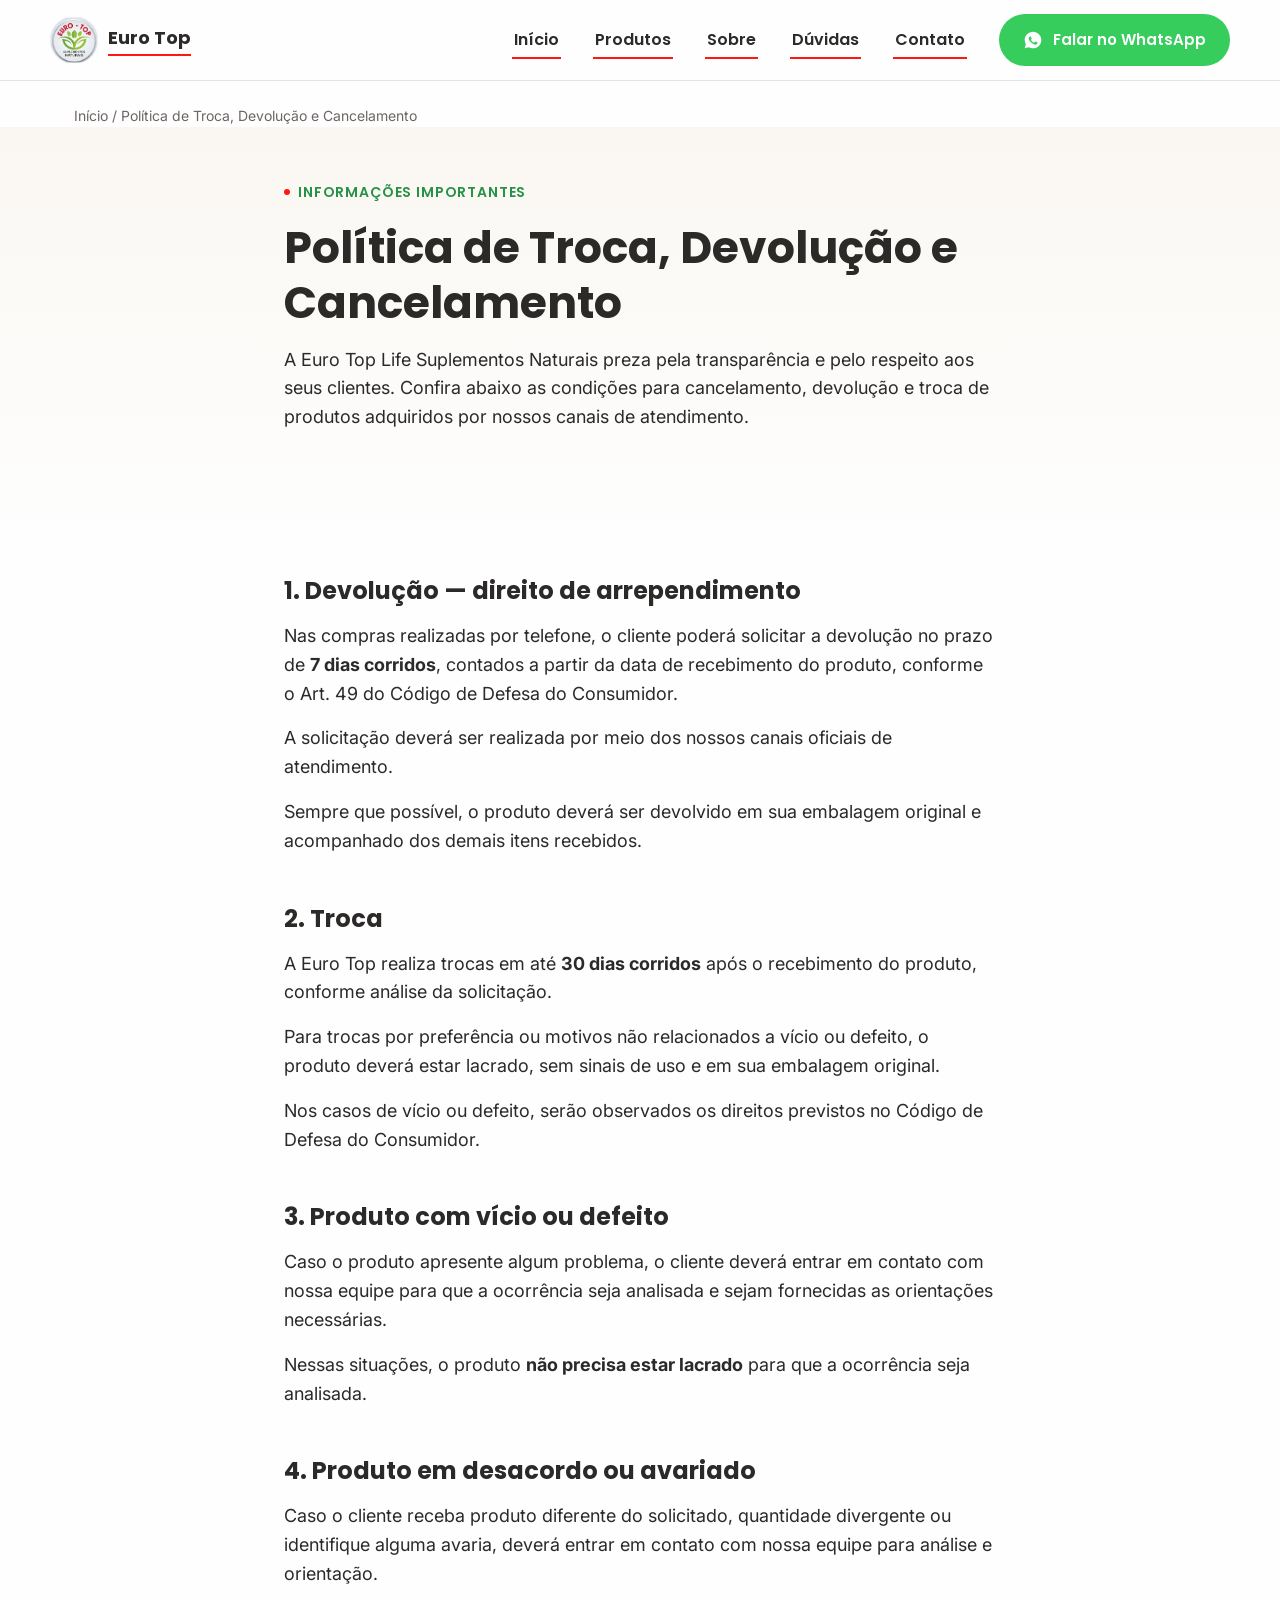
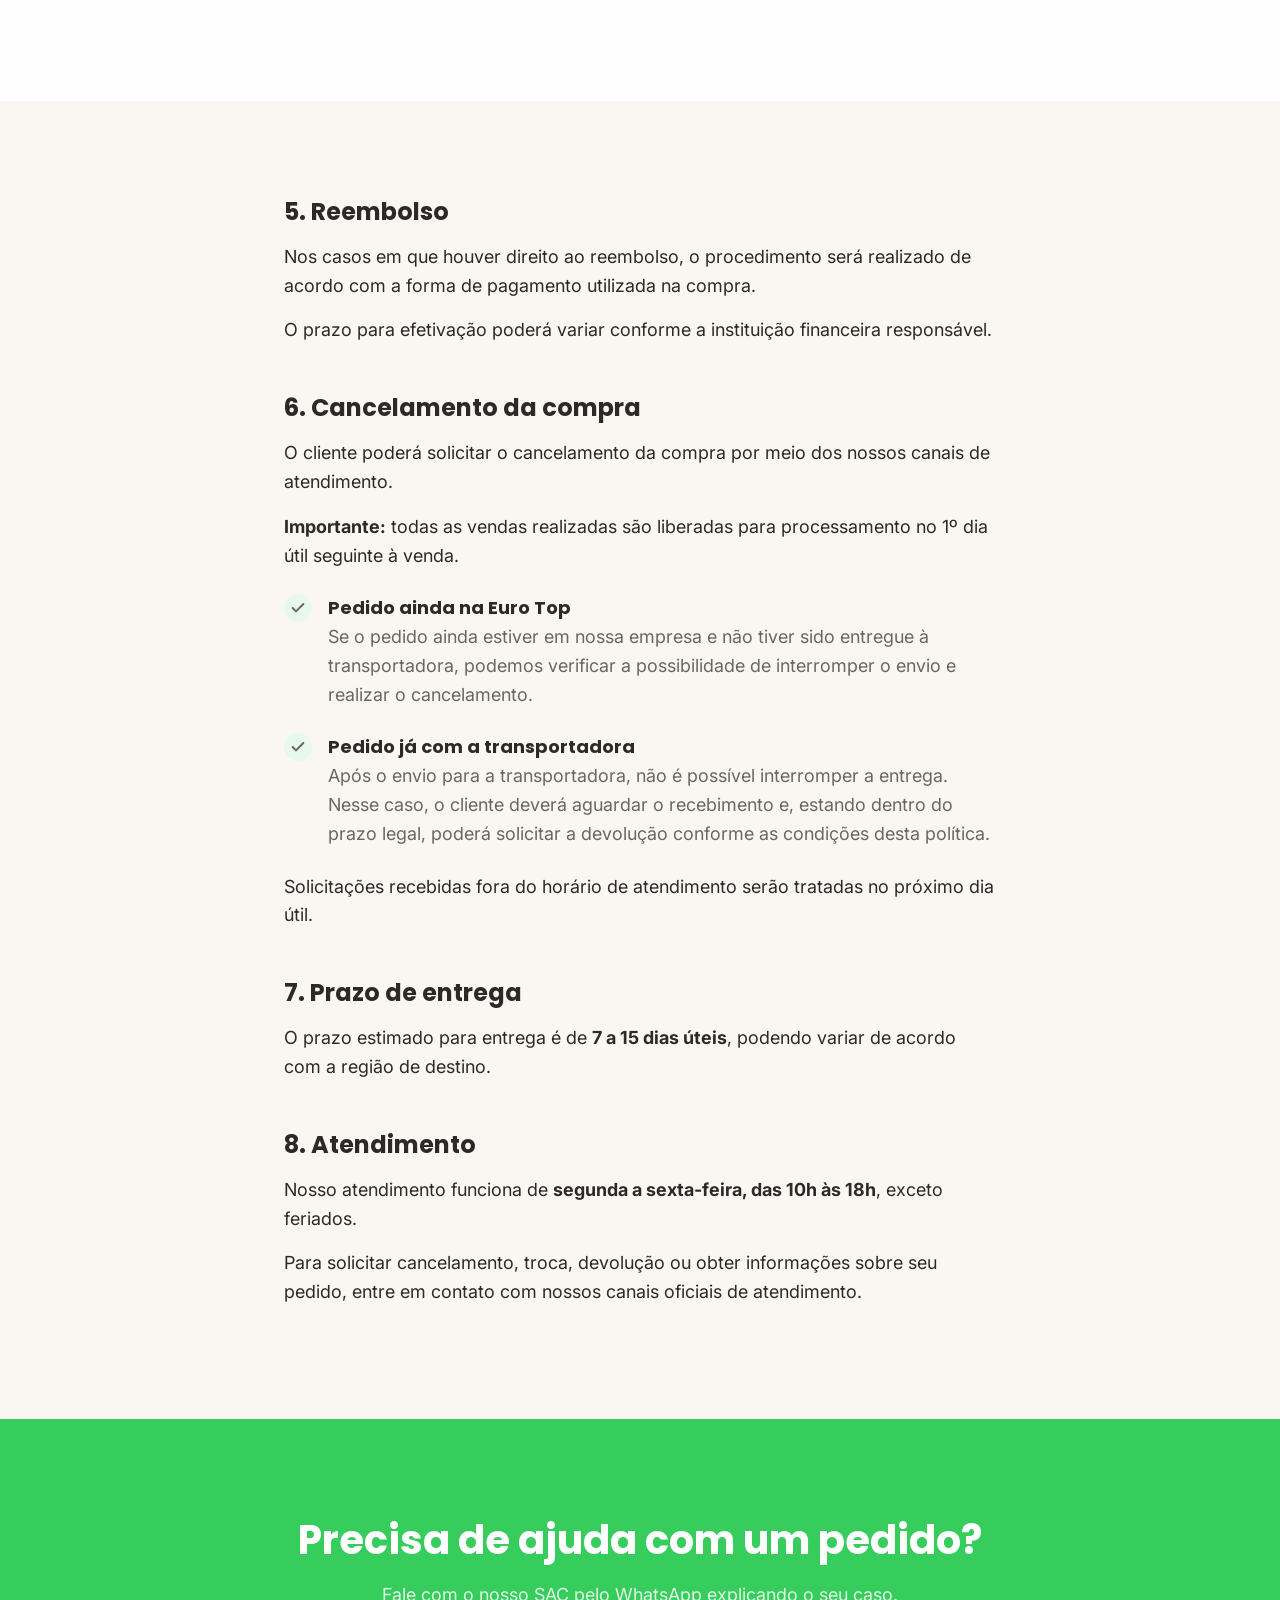
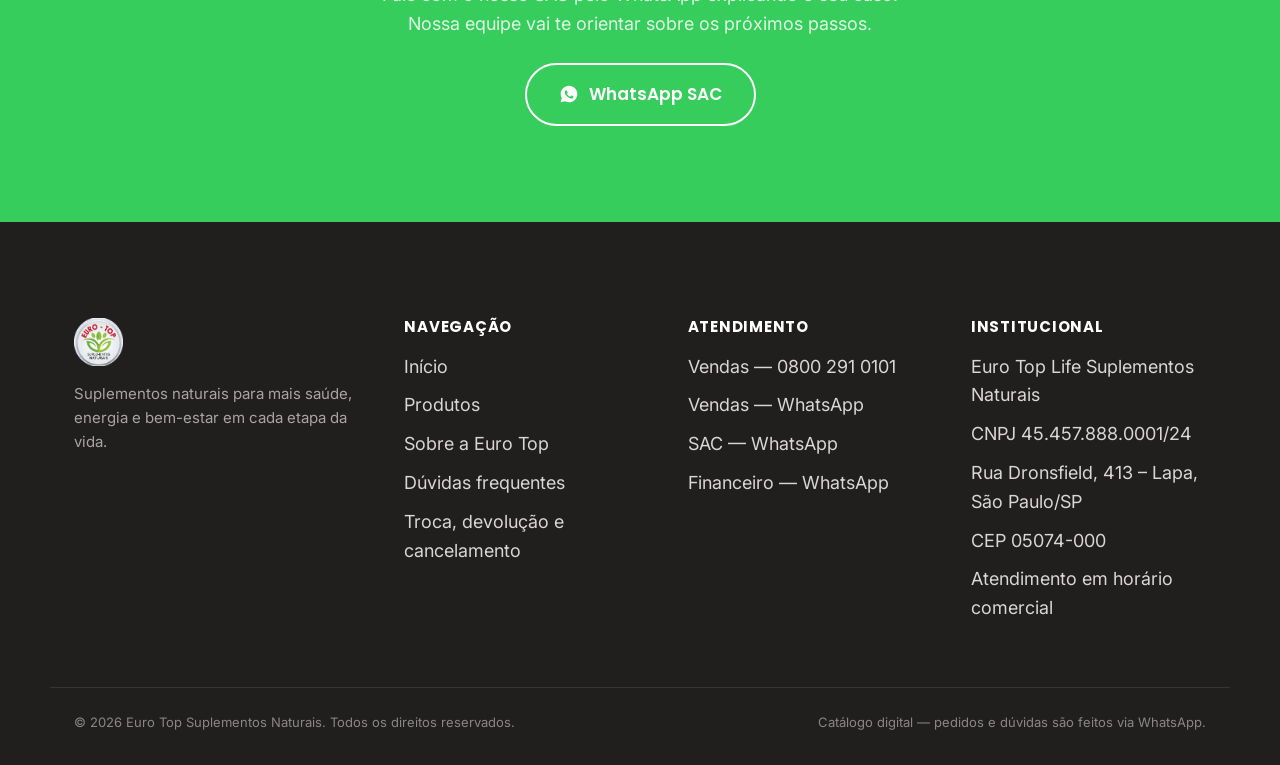
==== politica-de-troca-devolucao-cancelamento.html @ 09b79c61 "Adiciona pagina de Politica de Troca, Devolucao e Cancelamento Cria site/politica-de-troca-devolucao" ====
<!DOCTYPE html>
<html lang="pt-BR">
<head>
<meta charset="UTF-8">
<meta name="viewport" content="width=device-width, initial-scale=1.0">
<title>Política de Troca, Devolução e Cancelamento — Euro Top Suplementos Naturais</title>
<meta name="description" content="Confira as condições de troca, devolução, cancelamento e reembolso de produtos Euro Top, incluindo o direito de arrependimento previsto no Código de Defesa do Consumidor.">
<link rel="icon" type="image/png" href="assets/img/favicon-32.png">
<link rel="apple-touch-icon" href="assets/img/favicon-128.png">
<link rel="preconnect" href="https://fonts.googleapis.com">
<link rel="preconnect" href="https://fonts.gstatic.com" crossorigin>
<link href="https://fonts.googleapis.com/css2?family=Inter:wght@400;500;600;700&family=Poppins:wght@500;600;700&display=swap" rel="stylesheet">
<link rel="stylesheet" href="assets/css/style.css">
</head>
<body>

<header class="site-header">
  <div class="container site-header__bar">
    <a href="index.html" class="brand">
      <img src="assets/img/logo-euro-top-500.png" alt="Euro Top Suplementos Naturais">
      <span>Euro Top</span>
    </a>
    <nav class="main-nav">
      <ul class="main-nav__links">
        <li><a href="index.html">Início</a></li>
        <li><a href="produtos.html">Produtos</a></li>
        <li><a href="sobre.html">Sobre</a></li>
        <li><a href="index.html#faq">Dúvidas</a></li>
        <li><a href="index.html#contato">Contato</a></li>
      </ul>
      <a class="btn btn-primary btn-sm" href="https://wa.me/5511980456727?text=Ol%C3%A1!%20Vim%20pelo%20site%20da%20Euro%20Top%20e%20quero%20saber%20mais%20sobre%20os%20produtos." target="_blank" rel="noopener">
        <svg viewBox="0 0 24 24" fill="currentColor" aria-hidden="true"><path d="M12 2C6.48 2 2 6.48 2 12c0 1.85.5 3.58 1.36 5.07L2 22l5.06-1.33A9.94 9.94 0 0012 22c5.52 0 10-4.48 10-10S17.52 2 12 2zm5.2 14.2c-.22.62-1.28 1.18-1.77 1.24-.45.06-1 .08-1.62-.1-.37-.11-.85-.27-1.46-.53-2.57-1.11-4.25-3.7-4.38-3.87-.13-.17-1.05-1.4-1.05-2.67 0-1.27.67-1.9.9-2.16.23-.26.5-.32.67-.32.17 0 .34 0 .48.01.16.01.36-.06.56.43.22.53.73 1.83.8 1.96.07.13.11.29.02.46-.09.17-.14.27-.27.42-.13.15-.28.33-.4.44-.13.13-.27.27-.12.53.15.26.67 1.1 1.44 1.78.99.88 1.82 1.16 2.08 1.29.26.13.41.11.56-.06.15-.17.65-.75.82-1.01.17-.26.34-.21.56-.13.22.08 1.44.68 1.68.8.24.12.4.18.46.28.06.1.06.6-.16 1.22z"/></svg>
        Falar no WhatsApp
      </a>
    </nav>
    <button class="nav-toggle" aria-label="Abrir menu" aria-expanded="false">
      <span></span>
    </button>
  </div>
</header>

<main>

  <div class="container breadcrumbs">
    <a href="index.html">Início</a> / Política de Troca, Devolução e Cancelamento
  </div>

  <section class="hero" style="padding-top: var(--space-5);">
    <div class="container" style="max-width: 760px;">
      <span class="eyebrow">Informações importantes</span>
      <h1 style="font-size: clamp(28px, 4vw, 44px);">Política de Troca, Devolução e Cancelamento</h1>
      <p>A Euro Top Life Suplementos Naturais preza pela transparência e pelo respeito aos seus clientes. Confira abaixo as condições para cancelamento, devolução e troca de produtos adquiridos por nossos canais de atendimento.</p>
    </div>
  </section>

  <section class="section" style="padding-top: var(--space-4);">
    <div class="container" style="max-width: 760px;">

      <h2 style="font-size: 24px;">1. Devolução — direito de arrependimento</h2>
      <p>Nas compras realizadas por telefone, o cliente poderá solicitar a devolução no prazo de <strong>7 dias corridos</strong>, contados a partir da data de recebimento do produto, conforme o Art. 49 do Código de Defesa do Consumidor.</p>
      <p>A solicitação deverá ser realizada por meio dos nossos canais oficiais de atendimento.</p>
      <p>Sempre que possível, o produto deverá ser devolvido em sua embalagem original e acompanhado dos demais itens recebidos.</p>

      <h2 style="font-size: 24px; margin-top: var(--space-5);">2. Troca</h2>
      <p>A Euro Top realiza trocas em até <strong>30 dias corridos</strong> após o recebimento do produto, conforme análise da solicitação.</p>
      <p>Para trocas por preferência ou motivos não relacionados a vício ou defeito, o produto deverá estar lacrado, sem sinais de uso e em sua embalagem original.</p>
      <p>Nos casos de vício ou defeito, serão observados os direitos previstos no Código de Defesa do Consumidor.</p>

      <h2 style="font-size: 24px; margin-top: var(--space-5);">3. Produto com vício ou defeito</h2>
      <p>Caso o produto apresente algum problema, o cliente deverá entrar em contato com nossa equipe para que a ocorrência seja analisada e sejam fornecidas as orientações necessárias.</p>
      <p>Nessas situações, o produto <strong>não precisa estar lacrado</strong> para que a ocorrência seja analisada.</p>

      <h2 style="font-size: 24px; margin-top: var(--space-5);">4. Produto em desacordo ou avariado</h2>
      <p>Caso o cliente receba produto diferente do solicitado, quantidade divergente ou identifique alguma avaria, deverá entrar em contato com nossa equipe para análise e orientação.</p>

    </div>
  </section>

  <section class="section section--cream">
    <div class="container" style="max-width: 760px;">

      <h2 style="font-size: 24px;">5. Reembolso</h2>
      <p>Nos casos em que houver direito ao reembolso, o procedimento será realizado de acordo com a forma de pagamento utilizada na compra.</p>
      <p>O prazo para efetivação poderá variar conforme a instituição financeira responsável.</p>

      <h2 style="font-size: 24px; margin-top: var(--space-5);">6. Cancelamento da compra</h2>
      <p>O cliente poderá solicitar o cancelamento da compra por meio dos nossos canais de atendimento.</p>
      <p><strong>Importante:</strong> todas as vendas realizadas são liberadas para processamento no 1º dia útil seguinte à venda.</p>
      <ul class="checklist" style="margin: var(--space-3) 0;">
        <li>
          <span class="checklist__icon"><svg viewBox="0 0 24 24" fill="none" stroke="currentColor" stroke-width="3" stroke-linecap="round" stroke-linejoin="round"><polyline points="20 6 9 17 4 12"/></svg></span>
          <div><strong>Pedido ainda na Euro Top</strong><span>Se o pedido ainda estiver em nossa empresa e não tiver sido entregue à transportadora, podemos verificar a possibilidade de interromper o envio e realizar o cancelamento.</span></div>
        </li>
        <li>
          <span class="checklist__icon"><svg viewBox="0 0 24 24" fill="none" stroke="currentColor" stroke-width="3" stroke-linecap="round" stroke-linejoin="round"><polyline points="20 6 9 17 4 12"/></svg></span>
          <div><strong>Pedido já com a transportadora</strong><span>Após o envio para a transportadora, não é possível interromper a entrega. Nesse caso, o cliente deverá aguardar o recebimento e, estando dentro do prazo legal, poderá solicitar a devolução conforme as condições desta política.</span></div>
        </li>
      </ul>
      <p>Solicitações recebidas fora do horário de atendimento serão tratadas no próximo dia útil.</p>

      <h2 style="font-size: 24px; margin-top: var(--space-5);">7. Prazo de entrega</h2>
      <p>O prazo estimado para entrega é de <strong>7 a 15 dias úteis</strong>, podendo variar de acordo com a região de destino.</p>

      <h2 style="font-size: 24px; margin-top: var(--space-5);">8. Atendimento</h2>
      <p>Nosso atendimento funciona de <strong>segunda a sexta-feira, das 10h às 18h</strong>, exceto feriados.</p>
      <p>Para solicitar cancelamento, troca, devolução ou obter informações sobre seu pedido, entre em contato com nossos canais oficiais de atendimento.</p>

    </div>
  </section>

  <section class="section section--primary">
    <div class="container" style="text-align:center;">
      <h2>Precisa de ajuda com um pedido?</h2>
      <p style="color: rgba(254,254,254,0.85); max-width:520px; margin: 0 auto var(--space-3);">Fale com o nosso SAC pelo WhatsApp explicando o seu caso. Nossa equipe vai te orientar sobre os próximos passos.</p>
      <div style="display:flex; gap:16px; justify-content:center; flex-wrap:wrap;">
        <a class="btn btn-outline" href="https://wa.me/5511960427353?text=Ol%C3%A1!%20Preciso%20de%20ajuda%20com%20troca%2C%20devolu%C3%A7%C3%A3o%20ou%20cancelamento." target="_blank" rel="noopener">
          <svg viewBox="0 0 24 24" fill="currentColor" aria-hidden="true"><path d="M12 2C6.48 2 2 6.48 2 12c0 1.85.5 3.58 1.36 5.07L2 22l5.06-1.33A9.94 9.94 0 0012 22c5.52 0 10-4.48 10-10S17.52 2 12 2zm5.2 14.2c-.22.62-1.28 1.18-1.77 1.24-.45.06-1 .08-1.62-.1-.37-.11-.85-.27-1.46-.53-2.57-1.11-4.25-3.7-4.38-3.87-.13-.17-1.05-1.4-1.05-2.67 0-1.27.67-1.9.9-2.16.23-.26.5-.32.67-.32.17 0 .34 0 .48.01.16.01.36-.06.56.43.22.53.73 1.83.8 1.96.07.13.11.29.02.46-.09.17-.14.27-.27.42-.13.15-.28.33-.4.44-.13.13-.27.27-.12.53.15.26.67 1.1 1.44 1.78.99.88 1.82 1.16 2.08 1.29.26.13.41.11.56-.06.15-.17.65-.75.82-1.01.17-.26.34-.21.56-.13.22.08 1.44.68 1.68.8.24.12.4.18.46.28.06.1.06.6-.16 1.22z"/></svg>
          WhatsApp SAC
        </a>
      </div>
    </div>
  </section>

</main>

<footer class="site-footer">
  <div class="container footer-grid">
    <div class="footer-brand">
      <img src="assets/img/logo-euro-top-500.png" alt="Euro Top Suplementos Naturais">
      <p>Suplementos naturais para mais saúde, energia e bem-estar em cada etapa da vida.</p>
    </div>
    <div class="footer-col">
      <h4>Navegação</h4>
      <ul>
        <li><a href="index.html">Início</a></li>
        <li><a href="produtos.html">Produtos</a></li>
        <li><a href="sobre.html">Sobre a Euro Top</a></li>
        <li><a href="index.html#faq">Dúvidas frequentes</a></li>
        <li><a href="politica-de-troca-devolucao-cancelamento.html">Troca, devolução e cancelamento</a></li>
      </ul>
    </div>
    <div class="footer-col">
      <h4>Atendimento</h4>
      <ul>
        <li><a href="tel:08002910101">Vendas — 0800 291 0101</a></li>
        <li><a href="https://wa.me/5511980456727" target="_blank" rel="noopener">Vendas — WhatsApp</a></li>
        <li><a href="https://wa.me/5511960427353" target="_blank" rel="noopener">SAC — WhatsApp</a></li>
        <li><a href="https://wa.me/5511981735927" target="_blank" rel="noopener">Financeiro — WhatsApp</a></li>
      </ul>
    </div>
    <div class="footer-col">
      <h4>Institucional</h4>
      <ul>
        <li>Euro Top Life Suplementos Naturais</li>
        <li>CNPJ 45.457.888.0001/24</li>
        <li>Rua Dronsfield, 413 – Lapa, São Paulo/SP</li>
        <li>CEP 05074-000</li>
        <li>Atendimento em horário comercial</li>
      </ul>
    </div>
  </div>
  <div class="container footer-bottom">
    <span>© 2026 Euro Top Suplementos Naturais. Todos os direitos reservados.</span>
    <span>Catálogo digital — pedidos e dúvidas são feitos via WhatsApp.</span>
  </div>
</footer>

<a class="whatsapp-float" href="https://wa.me/5511980456727?text=Ol%C3%A1!%20Vim%20pelo%20site%20da%20Euro%20Top%20e%20quero%20saber%20mais%20sobre%20os%20produtos." target="_blank" rel="noopener" aria-label="Falar no WhatsApp">
  <svg viewBox="0 0 24 24" fill="currentColor" aria-hidden="true"><path d="M12 2C6.48 2 2 6.48 2 12c0 1.85.5 3.58 1.36 5.07L2 22l5.06-1.33A9.94 9.94 0 0012 22c5.52 0 10-4.48 10-10S17.52 2 12 2zm5.2 14.2c-.22.62-1.28 1.18-1.77 1.24-.45.06-1 .08-1.62-.1-.37-.11-.85-.27-1.46-.53-2.57-1.11-4.25-3.7-4.38-3.87-.13-.17-1.05-1.4-1.05-2.67 0-1.27.67-1.9.9-2.16.23-.26.5-.32.67-.32.17 0 .34 0 .48.01.16.01.36-.06.56.43.22.53.73 1.83.8 1.96.07.13.11.29.02.46-.09.17-.14.27-.27.42-.13.15-.28.33-.4.44-.13.13-.27.27-.12.53.15.26.67 1.1 1.44 1.78.99.88 1.82 1.16 2.08 1.29.26.13.41.11.56-.06.15-.17.65-.75.82-1.01.17-.26.34-.21.56-.13.22.08 1.44.68 1.68.8.24.12.4.18.46.28.06.1.06.6-.16 1.22z"/></svg>
</a>

<script src="assets/js/main.js"></script>
</body>
</html>
---- assets/css/style.css ----
/* ============================================================
   Euro Top — Sistema de design
   Baseado em specs/design.md — paleta oficial, tipografia
   legível (público 50+), espaçamento generoso, cards e
   botões em estilo pílula.
   ============================================================ */

:root {
  /* Paleta oficial (specs/design.md) */
  --color-primary: #36cd5d;
  --color-primary-dark: #279247;
  --color-primary-light: #e7f9ec;
  --color-accent: #ff1810;
  --color-gray: #827c7d;
  --color-gray-light: #e5e2e1;
  --color-white: #fefefe;
  --color-cream: #faf7f2;

  /* Texto */
  --color-text: #2c2a29;
  --color-text-secondary: #6b6564;
  --color-on-primary: #fefefe;

  /* Tipografia */
  --font-heading: "Poppins", "Segoe UI", Arial, sans-serif;
  --font-body: "Inter", "Segoe UI", Arial, sans-serif;
  --fs-base: 18px;
  --lh-base: 1.6;

  /* Espaçamento (escala de 8px) */
  --space-1: 8px;
  --space-2: 16px;
  --space-3: 24px;
  --space-4: 32px;
  --space-5: 48px;
  --space-6: 64px;
  --space-7: 96px;
  --space-8: 120px;

  /* Bordas e sombra */
  --radius-card: 20px;
  --radius-pill: 999px;
  --shadow-card: 0 10px 30px rgba(44, 42, 41, 0.08);
  --shadow-card-hover: 0 16px 40px rgba(44, 42, 41, 0.14);

  --container-width: 1180px;
}

/* ---------- Reset básico ---------- */
*,
*::before,
*::after {
  box-sizing: border-box;
}

html {
  scroll-behavior: smooth;
}

body {
  margin: 0;
  font-family: var(--font-body);
  font-size: var(--fs-base);
  line-height: var(--lh-base);
  color: var(--color-text);
  background: var(--color-white);
  -webkit-font-smoothing: antialiased;
}

img {
  max-width: 100%;
  display: block;
}

a {
  color: inherit;
  text-decoration: none;
}

ul,
ol {
  margin: 0;
  padding: 0;
  list-style: none;
}

h1,
h2,
h3,
h4 {
  font-family: var(--font-heading);
  font-weight: 700;
  line-height: 1.25;
  margin: 0 0 var(--space-2);
  color: var(--color-text);
}

h1 {
  font-size: clamp(32px, 5vw, 56px);
}

h2 {
  font-size: clamp(26px, 3.4vw, 40px);
}

h3 {
  font-size: clamp(20px, 2.4vw, 24px);
}

p {
  margin: 0 0 var(--space-2);
}

button {
  font-family: inherit;
  cursor: pointer;
}

@media (prefers-reduced-motion: reduce) {
  html {
    scroll-behavior: auto;
  }
  * {
    animation-duration: 0.001ms !important;
    animation-iteration-count: 1 !important;
    transition-duration: 0.001ms !important;
    scroll-behavior: auto !important;
  }
}

/* ---------- Layout utilitário ---------- */
.container {
  width: 100%;
  max-width: var(--container-width);
  margin: 0 auto;
  padding: 0 var(--space-3);
}

.section {
  padding: var(--space-7) 0;
}

.section--cream {
  background: var(--color-cream);
}

.section--primary {
  background: var(--color-primary);
  color: var(--color-on-primary);
}

.section--primary h2,
.section--primary h3 {
  color: var(--color-on-primary);
}

.section-head {
  max-width: 680px;
  margin: 0 auto var(--space-6);
  text-align: center;
}

.section-head p {
  color: var(--color-text-secondary);
  font-size: 1.05em;
}

.eyebrow {
  display: inline-flex;
  align-items: center;
  gap: 8px;
  font-family: var(--font-heading);
  font-weight: 600;
  font-size: 14px;
  letter-spacing: 0.06em;
  text-transform: uppercase;
  color: var(--color-primary-dark);
  margin-bottom: var(--space-2);
}

.eyebrow::before {
  content: "";
  width: 6px;
  height: 6px;
  border-radius: 50%;
  background: var(--color-accent);
  flex-shrink: 0;
}

/* Só aplica o estado inicial "invisível" quando JS está ativo
   (classe .js adicionada por assets/js/main.js). Sem JS, o
   conteúdo aparece normalmente — nunca fica escondido. */
.js .reveal {
  opacity: 0;
  transform: translateY(16px);
  transition: opacity 0.6s ease, transform 0.6s ease;
}

.js .reveal.is-visible {
  opacity: 1;
  transform: none;
}

/* ---------- Botões ---------- */
.btn {
  display: inline-flex;
  align-items: center;
  justify-content: center;
  gap: 10px;
  padding: 16px 32px;
  border-radius: var(--radius-pill);
  font-family: var(--font-heading);
  font-weight: 600;
  font-size: 17px;
  border: 2px solid transparent;
  min-height: 44px;
  transition: background-color 0.2s ease, color 0.2s ease, border-color 0.2s ease, transform 0.15s ease;
  white-space: nowrap;
}

.btn svg {
  width: 20px;
  height: 20px;
  flex-shrink: 0;
}

.btn-primary {
  background: var(--color-primary);
  color: var(--color-on-primary);
}

.btn-primary:hover {
  background: var(--color-primary-dark);
}

.btn-outline {
  background: transparent;
  border-color: var(--color-white);
  color: var(--color-white);
}

.btn-outline:hover {
  background: rgba(254, 254, 254, 0.15);
}

.btn-outline--dark {
  border-color: var(--color-gray);
  color: var(--color-text);
}

.btn-outline--dark:hover {
  background: var(--color-gray-light);
}

.btn-block {
  width: 100%;
}

.btn-sm {
  padding: 12px 22px;
  font-size: 15px;
}

/* ---------- Header ---------- */
.site-header {
  position: sticky;
  top: 0;
  z-index: 100;
  background: rgba(254, 254, 254, 0.96);
  backdrop-filter: blur(6px);
  border-bottom: 1px solid var(--color-gray-light);
}

.site-header__bar {
  display: flex;
  align-items: center;
  justify-content: space-between;
  gap: var(--space-3);
  padding: 14px 0;
}

.brand {
  display: flex;
  align-items: center;
  gap: 10px;
  font-family: var(--font-heading);
  font-weight: 700;
  font-size: 18px;
}

.brand span {
  border-bottom: 2px solid var(--color-accent);
  padding-bottom: 2px;
}

.brand img {
  height: 48px;
  width: 48px;
  object-fit: contain;
}

.main-nav {
  display: flex;
  align-items: center;
  gap: var(--space-4);
}

.main-nav__links {
  display: flex;
  gap: var(--space-4);
  font-family: var(--font-heading);
  font-weight: 600;
  font-size: 16px;
}

.main-nav__links a {
  padding: 6px 2px;
  border-bottom: 2px solid var(--color-accent);
}

.main-nav__links a:hover,
.main-nav__links a[aria-current="page"] {
  border-bottom-color: var(--color-primary);
  color: var(--color-primary-dark);
}

.nav-toggle {
  display: none;
  background: none;
  border: none;
  padding: 8px;
  min-width: 44px;
  min-height: 44px;
}

.nav-toggle span,
.nav-toggle span::before,
.nav-toggle span::after {
  content: "";
  display: block;
  width: 26px;
  height: 3px;
  background: var(--color-text);
  border-radius: 2px;
  position: relative;
  transition: transform 0.2s ease;
}

.nav-toggle span::before {
  position: absolute;
  top: -8px;
}

.nav-toggle span::after {
  position: absolute;
  top: 8px;
}

/* ---------- Hero ---------- */
.hero {
  padding: var(--space-7) 0;
  background: linear-gradient(180deg, var(--color-cream) 0%, var(--color-white) 100%);
}

.hero__grid {
  display: grid;
  grid-template-columns: 1.1fr 0.9fr;
  gap: var(--space-6);
  align-items: center;
}

.hero__actions {
  display: flex;
  gap: var(--space-2);
  flex-wrap: wrap;
  margin-top: var(--space-4);
}

.hero__art {
  background: var(--color-white);
  border-radius: var(--radius-card);
  box-shadow: var(--shadow-card);
  padding: var(--space-4);
}

.hero__art img {
  border-radius: calc(var(--radius-card) - 8px);
  width: 100%;
}

.hero__art-grid {
  display: grid;
  grid-template-columns: 1fr 1fr;
  gap: 12px;
}

.hero__art-grid img {
  border-radius: calc(var(--radius-card) - 8px);
  aspect-ratio: 1 / 1;
  object-fit: cover;
  width: 100%;
}

.hero__badges {
  display: flex;
  gap: var(--space-4);
  margin-top: var(--space-5);
  flex-wrap: wrap;
}

.hero__badge {
  display: flex;
  align-items: center;
  gap: 10px;
  font-family: var(--font-heading);
  font-weight: 600;
  font-size: 15px;
  color: var(--color-text-secondary);
}

.hero__badge svg {
  width: 22px;
  height: 22px;
  color: var(--color-primary);
  flex-shrink: 0;
}

/* ---------- Benefícios / ícones ---------- */
.benefits-grid {
  display: grid;
  grid-template-columns: repeat(4, 1fr);
  gap: var(--space-4);
}

.benefit-card {
  background: var(--color-white);
  border-radius: var(--radius-card);
  padding: var(--space-4);
  text-align: center;
  box-shadow: var(--shadow-card);
}

.benefit-card__icon {
  width: 56px;
  height: 56px;
  border-radius: 50%;
  background: var(--color-primary-light);
  color: var(--color-primary-dark);
  display: flex;
  align-items: center;
  justify-content: center;
  margin: 0 auto var(--space-2);
}

.benefit-card__icon svg {
  width: 28px;
  height: 28px;
}

.benefit-card h3 {
  font-size: 18px;
  margin-bottom: 6px;
}

.benefit-card p {
  color: var(--color-text-secondary);
  font-size: 16px;
  margin: 0;
}

.checklist {
  display: flex;
  flex-direction: column;
  gap: var(--space-3);
}

.checklist li {
  display: flex;
  gap: var(--space-2);
  align-items: flex-start;
}

.checklist__icon {
  flex-shrink: 0;
  width: 28px;
  height: 28px;
  border-radius: 50%;
  background: var(--color-primary-light);
  color: var(--color-primary-dark);
  display: flex;
  align-items: center;
  justify-content: center;
}

.checklist__icon svg {
  width: 16px;
  height: 16px;
}

.checklist strong {
  display: block;
  font-family: var(--font-heading);
}

.checklist span {
  color: var(--color-text-secondary);
}

/* ---------- Cards de produto ---------- */
.product-grid {
  display: grid;
  grid-template-columns: repeat(4, 1fr);
  gap: var(--space-4);
}

.product-card {
  background: var(--color-white);
  border-radius: var(--radius-card);
  box-shadow: var(--shadow-card);
  overflow: hidden;
  display: flex;
  flex-direction: column;
  transition: box-shadow 0.2s ease, transform 0.2s ease;
}

.product-card:hover {
  box-shadow: var(--shadow-card-hover);
  transform: translateY(-4px);
}

.product-card__img {
  aspect-ratio: 1 / 1;
  background: var(--color-cream);
  overflow: hidden;
}

.product-card__img img {
  width: 100%;
  height: 100%;
  object-fit: cover;
}

.product-card__body {
  padding: var(--space-3);
  display: flex;
  flex-direction: column;
  gap: 6px;
  flex-grow: 1;
}

.product-card__body h3 {
  margin: 0;
  font-size: 19px;
}

.product-card__body p {
  color: var(--color-text-secondary);
  font-size: 15px;
  margin: 0 0 var(--space-2);
  flex-grow: 1;
}

.product-card__cta {
  align-self: flex-start;
}

/* ---------- FAQ ---------- */
.faq {
  max-width: 760px;
  margin: 0 auto;
}

.faq-item {
  border-bottom: 1px solid var(--color-gray-light);
}

.faq-item__question {
  width: 100%;
  background: none;
  border: none;
  display: flex;
  align-items: center;
  justify-content: space-between;
  gap: var(--space-2);
  padding: 22px 4px;
  font-family: var(--font-heading);
  font-weight: 600;
  font-size: 18px;
  text-align: left;
  color: var(--color-text);
  min-height: 44px;
}

.faq-item__icon {
  flex-shrink: 0;
  width: 32px;
  height: 32px;
  border-radius: 50%;
  background: var(--color-primary-light);
  color: var(--color-primary-dark);
  display: flex;
  align-items: center;
  justify-content: center;
  transition: transform 0.2s ease;
}

.faq-item[open] .faq-item__icon {
  transform: rotate(45deg);
}

.faq-item__answer {
  padding: 0 4px var(--space-3);
  color: var(--color-text-secondary);
}

/* ---------- Contato ---------- */
.contact-grid {
  display: grid;
  grid-template-columns: repeat(3, 1fr);
  gap: var(--space-4);
}

.contact-card {
  background: var(--color-white);
  border-radius: var(--radius-card);
  padding: var(--space-4);
  box-shadow: var(--shadow-card);
  text-align: center;
}

.contact-card__icon {
  width: 56px;
  height: 56px;
  border-radius: 50%;
  background: var(--color-primary-light);
  color: var(--color-primary-dark);
  display: flex;
  align-items: center;
  justify-content: center;
  margin: 0 auto var(--space-2);
}

.contact-card__icon svg {
  width: 26px;
  height: 26px;
}

.contact-card p {
  color: var(--color-text-secondary);
  margin-bottom: var(--space-3);
}

/* ---------- Autoridade / prova ---------- */
.authority {
  display: grid;
  grid-template-columns: 0.8fr 1.2fr;
  gap: var(--space-6);
  align-items: center;
  background: var(--color-cream);
  border-radius: var(--radius-card);
  padding: var(--space-5);
}

.authority__quote {
  font-size: 22px;
  font-family: var(--font-heading);
  font-weight: 500;
  line-height: 1.5;
  margin-bottom: var(--space-3);
}

.authority__art {
  aspect-ratio: 16 / 9;
  border-radius: var(--radius-card);
  overflow: hidden;
  background: var(--color-gray-light);
}

.authority__art img {
  width: 100%;
  height: 100%;
  object-fit: cover;
}

/* ---------- Página de produto ---------- */
.product-hero {
  display: grid;
  grid-template-columns: 0.9fr 1.1fr;
  gap: var(--space-6);
  align-items: center;
  padding: var(--space-7) 0;
}

.product-hero__art {
  background: var(--color-cream);
  border-radius: var(--radius-card);
  padding: var(--space-4);
}

.product-hero__art img {
  border-radius: calc(var(--radius-card) - 8px);
}

.product-hero__meta {
  display: flex;
  gap: var(--space-2);
  flex-wrap: wrap;
  margin: var(--space-3) 0 var(--space-4);
}

.tag {
  display: inline-flex;
  align-items: center;
  padding: 6px 16px;
  border-radius: var(--radius-pill);
  background: var(--color-primary-light);
  color: var(--color-primary-dark);
  font-family: var(--font-heading);
  font-weight: 600;
  font-size: 14px;
}

.product-hero__actions {
  display: flex;
  gap: var(--space-2);
  flex-wrap: wrap;
}

.placeholder-note {
  display: inline-block;
  margin-top: var(--space-2);
  font-size: 14px;
  color: var(--color-gray);
  font-style: italic;
}

.breadcrumbs {
  font-size: 14px;
  color: var(--color-text-secondary);
  padding-top: var(--space-3);
}

.breadcrumbs a:hover {
  color: var(--color-primary-dark);
}

/* ---------- Página Sobre ---------- */
.values-grid {
  display: grid;
  grid-template-columns: repeat(3, 1fr);
  gap: var(--space-4);
}

/* ---------- Footer ---------- */
.site-footer {
  background: #211f1e;
  color: #d9d6d5;
  padding: var(--space-7) 0 var(--space-4);
}

.footer-grid {
  display: grid;
  grid-template-columns: 1.2fr 1fr 1fr 1fr;
  gap: var(--space-5);
  padding-bottom: var(--space-6);
  border-bottom: 1px solid rgba(255, 255, 255, 0.1);
}

.footer-brand img {
  height: 48px;
  margin-bottom: var(--space-2);
}

.footer-brand p {
  color: #a8a4a3;
  font-size: 15px;
}

.footer-col h4 {
  color: var(--color-white);
  font-size: 15px;
  text-transform: uppercase;
  letter-spacing: 0.05em;
  margin-bottom: var(--space-2);
}

.footer-col ul {
  display: flex;
  flex-direction: column;
  gap: 10px;
}

.footer-col a:hover {
  color: var(--color-primary);
}

.footer-bottom {
  padding-top: var(--space-3);
  display: flex;
  flex-wrap: wrap;
  justify-content: space-between;
  gap: var(--space-2);
  font-size: 13px;
  color: #8a8685;
}

/* ---------- Botão flutuante WhatsApp (mobile) ---------- */
.whatsapp-float {
  position: fixed;
  right: var(--space-2);
  bottom: var(--space-2);
  z-index: 200;
  width: 60px;
  height: 60px;
  border-radius: 50%;
  background: var(--color-primary);
  color: var(--color-on-primary);
  display: none;
  align-items: center;
  justify-content: center;
  box-shadow: 0 8px 20px rgba(0, 0, 0, 0.25);
}

.whatsapp-float svg {
  width: 30px;
  height: 30px;
}

/* ---------- Responsivo ---------- */
@media (max-width: 960px) {
  .hero__grid,
  .product-hero,
  .authority {
    grid-template-columns: 1fr;
  }

  .product-hero__art {
    order: -1;
  }

  .benefits-grid,
  .product-grid {
    grid-template-columns: repeat(2, 1fr);
  }

  .contact-grid,
  .values-grid {
    grid-template-columns: 1fr;
  }

  .footer-grid {
    grid-template-columns: 1fr 1fr;
  }
}

@media (max-width: 720px) {
  :root {
    --space-7: 56px;
    --space-8: 72px;
  }

  .main-nav__links,
  .main-nav .btn {
    display: none;
  }

  .nav-toggle {
    display: block;
  }

  .site-header.is-open .main-nav {
    flex-direction: column;
    align-items: stretch;
    position: absolute;
    top: 100%;
    left: 0;
    right: 0;
    background: var(--color-white);
    padding: var(--space-3);
    border-bottom: 1px solid var(--color-gray-light);
  }

  .site-header.is-open .main-nav__links {
    display: flex;
    flex-direction: column;
    gap: var(--space-2);
  }

  .site-header.is-open .main-nav .btn {
    display: inline-flex;
    margin-top: var(--space-2);
  }

  .benefits-grid,
  .product-grid {
    grid-template-columns: 1fr 1fr;
  }

  .footer-grid {
    grid-template-columns: 1fr;
  }

  .whatsapp-float {
    display: flex;
  }
}

@media (max-width: 480px) {
  .benefits-grid,
  .product-grid {
    grid-template-columns: 1fr;
  }
}
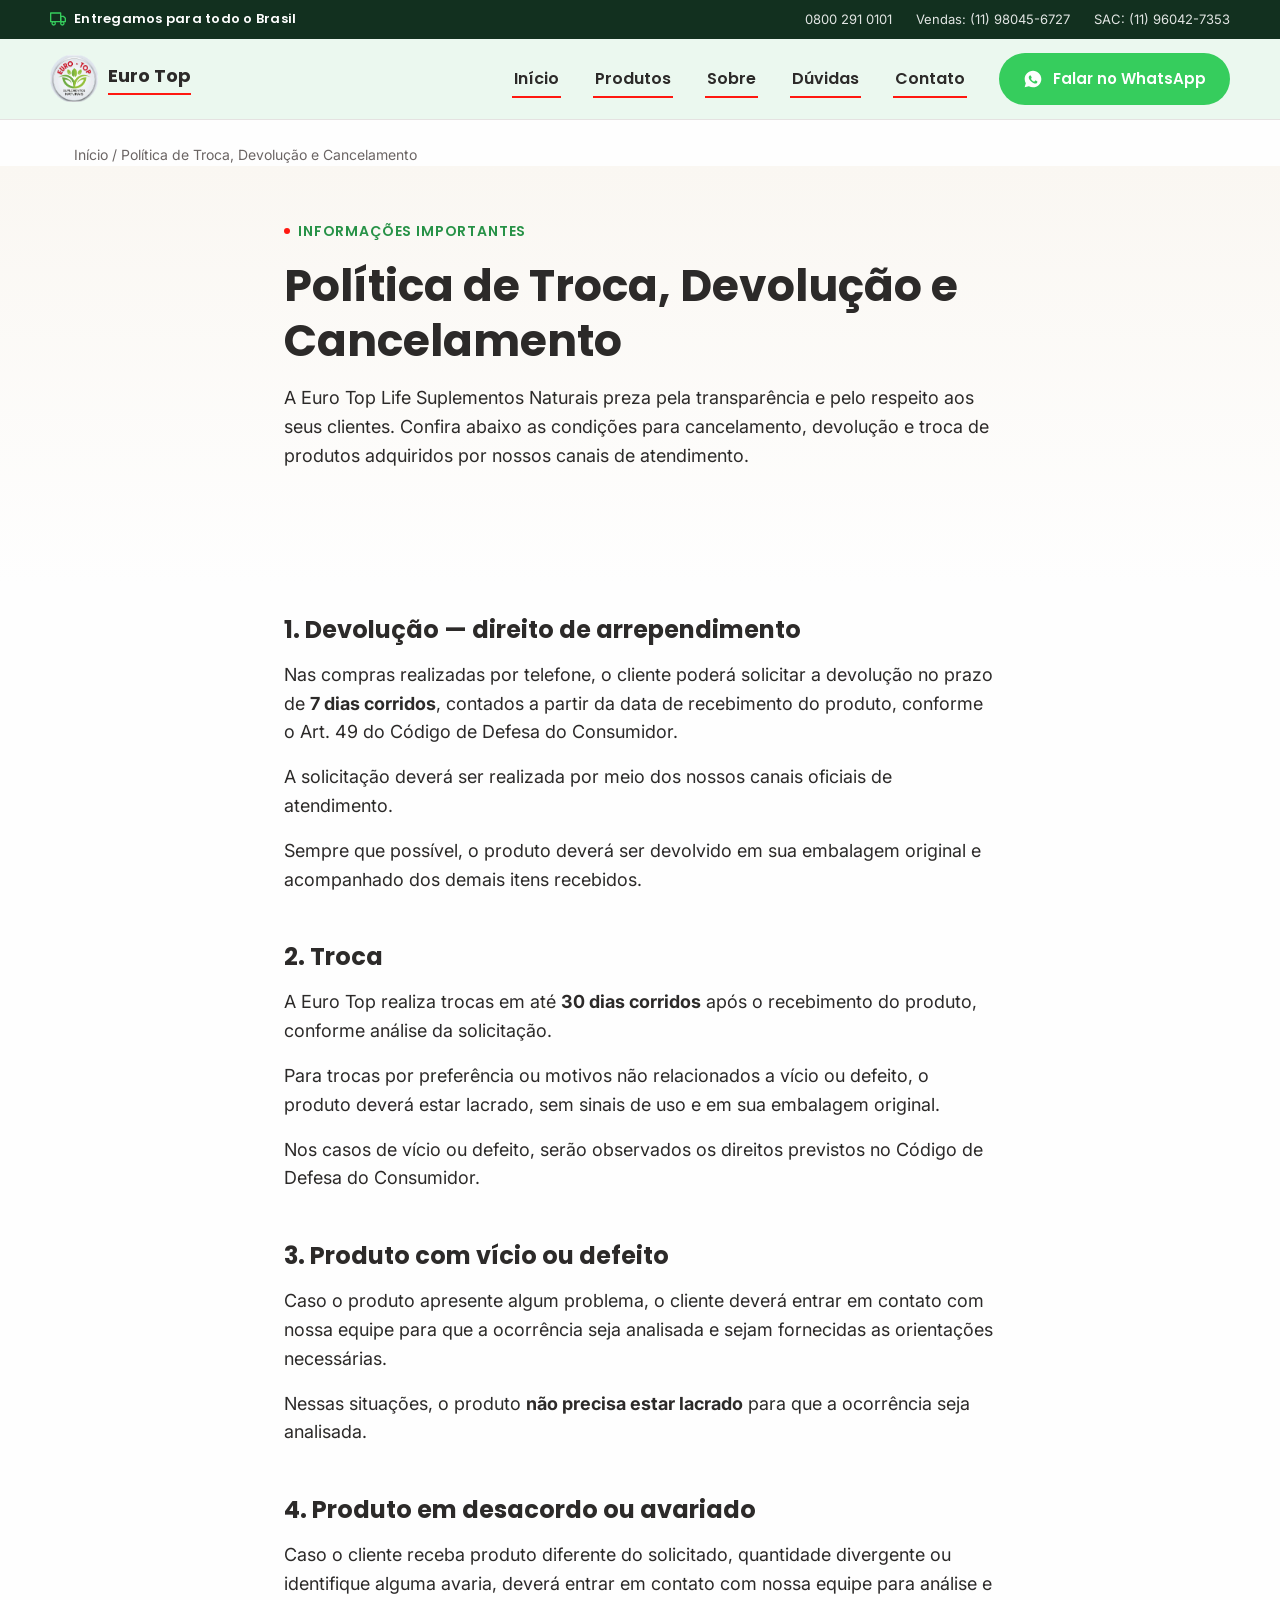
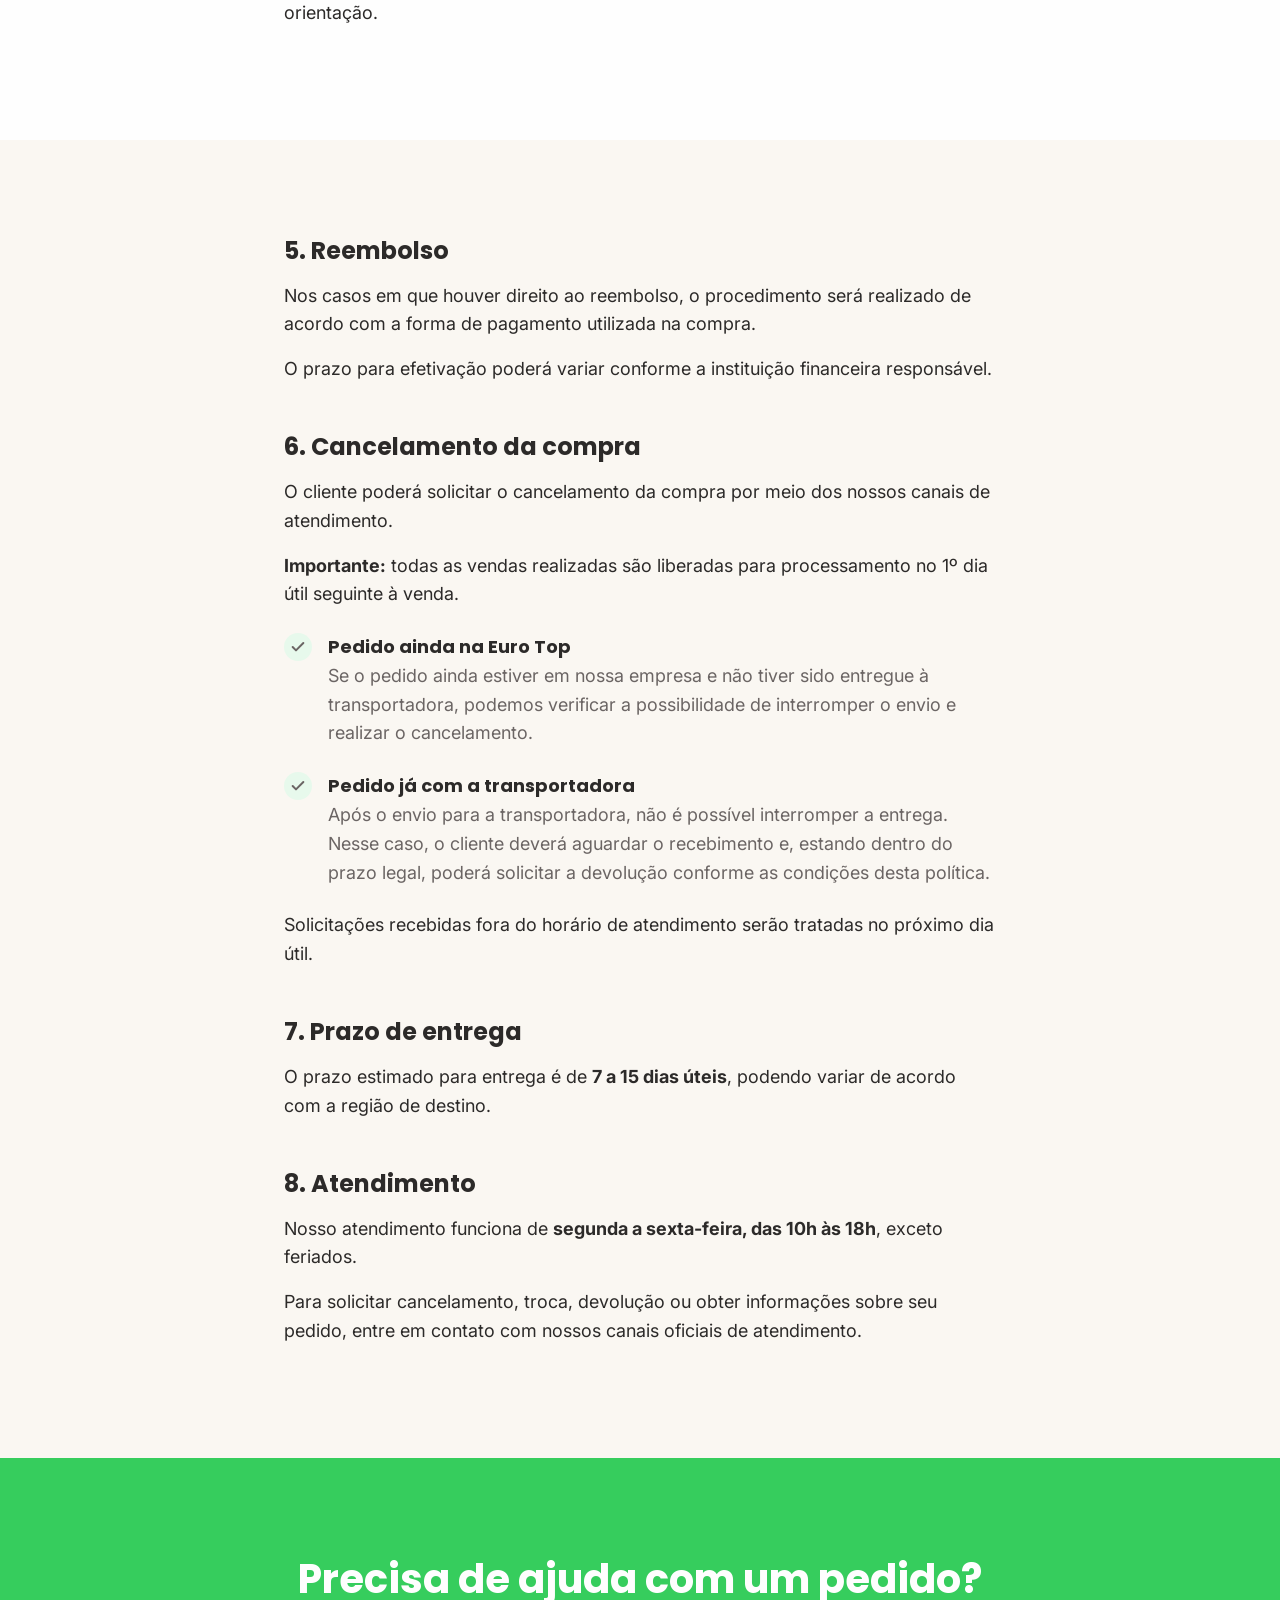
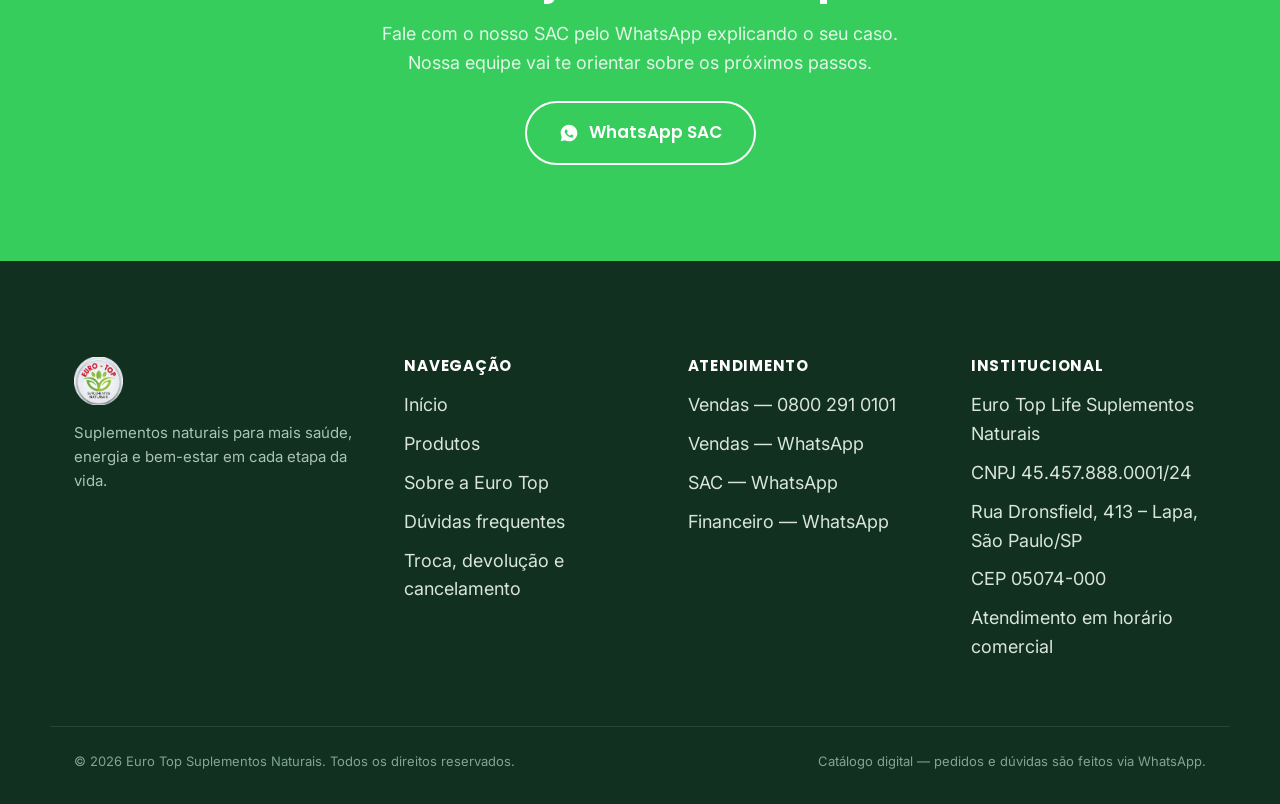
==== commit aba94c81: "Redesign da home (carrossel, barra superior, vitrine ampliada) e ajustes de banner Co-Authored-By: C" ====
--- a/politica-de-troca-devolucao-cancelamento.html
+++ b/politica-de-troca-devolucao-cancelamento.html
@@ -13,6 +13,20 @@
 <link rel="stylesheet" href="assets/css/style.css">
 </head>
 <body>
+
+<div class="top-bar">
+  <div class="container top-bar__inner">
+    <span class="top-bar__message">
+      <svg viewBox="0 0 24 24" fill="none" stroke="currentColor" stroke-width="2" stroke-linecap="round" stroke-linejoin="round"><rect x="1" y="3" width="15" height="13"/><polygon points="16 8 20 8 23 11 23 16 16 16 16 8"/><circle cx="5.5" cy="18.5" r="2.5"/><circle cx="18.5" cy="18.5" r="2.5"/></svg>
+      Entregamos para todo o Brasil
+    </span>
+    <div class="top-bar__contacts">
+      <a href="tel:08002910101">0800 291 0101</a>
+      <a href="https://wa.me/5511980456727" target="_blank" rel="noopener">Vendas: (11) 98045-6727</a>
+      <a href="https://wa.me/5511960427353" target="_blank" rel="noopener">SAC: (11) 96042-7353</a>
+    </div>
+  </div>
+</div>
 
 <header class="site-header">
   <div class="container site-header__bar">
--- a/assets/css/style.css
+++ b/assets/css/style.css
@@ -15,6 +15,8 @@
   --color-gray-light: #e5e2e1;
   --color-white: #fefefe;
   --color-cream: #faf7f2;
+  --color-mint: #eaf8ee;
+  --color-brand-dark: #12301f;
 
   /* Texto */
   --color-text: #2c2a29;
@@ -142,6 +144,10 @@
 
 .section--cream {
   background: var(--color-cream);
+}
+
+.section--mint {
+  background: var(--color-mint);
 }
 
 .section--primary {
@@ -261,12 +267,61 @@
   font-size: 15px;
 }
 
+/* ---------- Barra superior ---------- */
+.top-bar {
+  background: var(--color-brand-dark);
+  color: var(--color-white);
+  font-size: 13px;
+}
+
+.top-bar__inner {
+  display: flex;
+  align-items: center;
+  justify-content: space-between;
+  gap: var(--space-3);
+  padding: 9px 0;
+  flex-wrap: wrap;
+}
+
+.top-bar__message {
+  display: flex;
+  align-items: center;
+  gap: 8px;
+  font-family: var(--font-heading);
+  font-weight: 600;
+  letter-spacing: 0.02em;
+}
+
+.top-bar__message svg {
+  width: 16px;
+  height: 16px;
+  color: var(--color-primary);
+  flex-shrink: 0;
+}
+
+.top-bar__contacts {
+  display: flex;
+  align-items: center;
+  gap: var(--space-3);
+  flex-wrap: wrap;
+}
+
+.top-bar__contacts a {
+  opacity: 0.88;
+  transition: opacity 0.2s ease, color 0.2s ease;
+}
+
+.top-bar__contacts a:hover {
+  opacity: 1;
+  color: var(--color-primary);
+}
+
 /* ---------- Header ---------- */
 .site-header {
   position: sticky;
   top: 0;
   z-index: 100;
-  background: rgba(254, 254, 254, 0.96);
+  background: rgba(234, 248, 238, 0.92);
   backdrop-filter: blur(6px);
   border-bottom: 1px solid var(--color-gray-light);
 }
@@ -425,6 +480,173 @@
   flex-shrink: 0;
 }
 
+/* ---------- Carrossel de banners (Home) ---------- */
+.hero-carousel {
+  position: relative;
+  overflow: hidden;
+  background: var(--color-mint);
+}
+
+.hero-carousel__viewport {
+  overflow: hidden;
+}
+
+.hero-carousel__track {
+  display: flex;
+  transition: transform 0.7s cubic-bezier(0.45, 0, 0.2, 1);
+}
+
+.js .hero-carousel__track {
+  will-change: transform;
+}
+
+.hero-carousel__slide {
+  flex: 0 0 100%;
+  display: block;
+  aspect-ratio: 8 / 3;
+}
+
+.hero-carousel__slide picture {
+  display: block;
+  width: 100%;
+  height: 100%;
+}
+
+.hero-carousel__slide img {
+  width: 100%;
+  height: 100%;
+  object-fit: cover;
+  object-position: center;
+  display: block;
+}
+
+.hero-carousel__arrow {
+  position: absolute;
+  top: 50%;
+  transform: translateY(-50%);
+  width: 44px;
+  height: 44px;
+  border-radius: 50%;
+  background: rgba(18, 48, 32, 0.45);
+  color: var(--color-white);
+  border: none;
+  display: flex;
+  align-items: center;
+  justify-content: center;
+  transition: background-color 0.2s ease;
+}
+
+.hero-carousel__arrow:hover {
+  background: rgba(18, 48, 32, 0.7);
+}
+
+.hero-carousel__arrow svg {
+  width: 22px;
+  height: 22px;
+}
+
+.hero-carousel__arrow--prev {
+  left: var(--space-3);
+}
+
+.hero-carousel__arrow--next {
+  right: var(--space-3);
+}
+
+.hero-carousel::after {
+  content: "";
+  position: absolute;
+  left: 0;
+  right: 0;
+  bottom: 0;
+  height: 80px;
+  background: linear-gradient(to top, rgba(18, 48, 32, 0.4), rgba(18, 48, 32, 0));
+  pointer-events: none;
+}
+
+.hero-carousel__dots {
+  position: absolute;
+  left: 0;
+  right: 0;
+  bottom: var(--space-3);
+  z-index: 2;
+  display: flex;
+  justify-content: center;
+  gap: 8px;
+}
+
+.hero-carousel__dot {
+  width: 10px;
+  height: 10px;
+  border-radius: 999px;
+  background: rgba(254, 254, 254, 0.55);
+  border: none;
+  padding: 0;
+  transition: background-color 0.2s ease, width 0.2s ease;
+}
+
+.hero-carousel__dot.is-active {
+  background: var(--color-white);
+  width: 26px;
+}
+
+/* ---------- Ícones de categoria (Home) ---------- */
+.category-icons {
+  background: var(--color-mint);
+  padding: var(--space-4) 0;
+}
+
+.category-icons__grid {
+  display: flex;
+  justify-content: center;
+  gap: var(--space-5);
+  flex-wrap: wrap;
+}
+
+.category-icons__item {
+  display: flex;
+  flex-direction: column;
+  align-items: center;
+  gap: 10px;
+  width: 128px;
+  text-align: center;
+  transition: transform 0.2s ease;
+}
+
+.category-icons__item:hover {
+  transform: translateY(-3px);
+}
+
+.category-icons__icon {
+  width: 60px;
+  height: 60px;
+  border-radius: 50%;
+  background: var(--color-white);
+  color: var(--color-primary-dark);
+  box-shadow: var(--shadow-card);
+  display: flex;
+  align-items: center;
+  justify-content: center;
+  transition: background-color 0.2s ease, color 0.2s ease;
+}
+
+.category-icons__item:hover .category-icons__icon {
+  background: var(--color-primary);
+  color: var(--color-white);
+}
+
+.category-icons__icon svg {
+  width: 26px;
+  height: 26px;
+}
+
+.category-icons__item span {
+  font-family: var(--font-heading);
+  font-weight: 600;
+  font-size: 14px;
+  color: var(--color-text);
+}
+
 /* ---------- Benefícios / ícones ---------- */
 .benefits-grid {
   display: grid;
@@ -514,6 +736,7 @@
 }
 
 .product-card {
+  position: relative;
   background: var(--color-white);
   border-radius: var(--radius-card);
   box-shadow: var(--shadow-card);
@@ -521,6 +744,17 @@
   display: flex;
   flex-direction: column;
   transition: box-shadow 0.2s ease, transform 0.2s ease;
+}
+
+.product-card::before {
+  content: "";
+  position: absolute;
+  top: 0;
+  left: 0;
+  right: 0;
+  height: 4px;
+  background: var(--color-primary);
+  z-index: 1;
 }
 
 .product-card:hover {
@@ -562,6 +796,48 @@
 
 .product-card__cta {
   align-self: flex-start;
+}
+
+.product-card__links {
+  display: flex;
+  flex-direction: column;
+  align-items: flex-start;
+  gap: 8px;
+  margin-top: 4px;
+}
+
+.product-card__deal {
+  display: inline-flex;
+  align-items: center;
+  gap: 8px;
+  background: var(--color-primary);
+  color: var(--color-on-primary);
+  font-family: var(--font-heading);
+  font-weight: 600;
+  font-size: 14px;
+  padding: 12px 18px;
+  border-radius: var(--radius-pill);
+  transition: background-color 0.2s ease;
+}
+
+.product-card__deal:hover {
+  background: var(--color-primary-dark);
+}
+
+.product-card__deal svg {
+  width: 18px;
+  height: 18px;
+  flex-shrink: 0;
+}
+
+.product-card__view {
+  font-size: 14px;
+  font-weight: 600;
+  color: var(--color-text-secondary);
+}
+
+.product-card__view:hover {
+  color: var(--color-primary-dark);
 }
 
 /* ---------- FAQ ---------- */
@@ -753,8 +1029,8 @@
 
 /* ---------- Footer ---------- */
 .site-footer {
-  background: #211f1e;
-  color: #d9d6d5;
+  background: var(--color-brand-dark);
+  color: #d9e5db;
   padding: var(--space-7) 0 var(--space-4);
 }
 
@@ -772,7 +1048,7 @@
 }
 
 .footer-brand p {
-  color: #a8a4a3;
+  color: #a9c4b1;
   font-size: 15px;
 }
 
@@ -801,7 +1077,7 @@
   justify-content: space-between;
   gap: var(--space-2);
   font-size: 13px;
-  color: #8a8685;
+  color: #82a68d;
 }
 
 /* ---------- Botão flutuante WhatsApp (mobile) ---------- */
@@ -851,6 +1127,18 @@
   .footer-grid {
     grid-template-columns: 1fr 1fr;
   }
+
+  .hero-carousel__slide {
+    aspect-ratio: 16 / 9;
+  }
+
+  .category-icons__grid {
+    gap: var(--space-3);
+  }
+
+  .category-icons__item {
+    width: 96px;
+  }
 }
 
 @media (max-width: 720px) {
@@ -903,6 +1191,47 @@
   .whatsapp-float {
     display: flex;
   }
+
+  .top-bar__inner {
+    justify-content: center;
+    text-align: center;
+  }
+
+  .top-bar__contacts {
+    justify-content: center;
+    gap: var(--space-2);
+  }
+
+  .hero-carousel__slide {
+    aspect-ratio: 4 / 3;
+  }
+
+  .hero-carousel__arrow {
+    width: 38px;
+    height: 38px;
+  }
+
+  .hero-carousel__arrow--prev {
+    left: 8px;
+  }
+
+  .hero-carousel__arrow--next {
+    right: 8px;
+  }
+
+  .category-icons__grid {
+    justify-content: flex-start;
+    overflow-x: auto;
+    flex-wrap: nowrap;
+    padding-bottom: 6px;
+    margin: 0 calc(var(--space-3) * -1);
+    padding-left: var(--space-3);
+    padding-right: var(--space-3);
+  }
+
+  .category-icons__item {
+    flex-shrink: 0;
+  }
 }
 
 @media (max-width: 480px) {
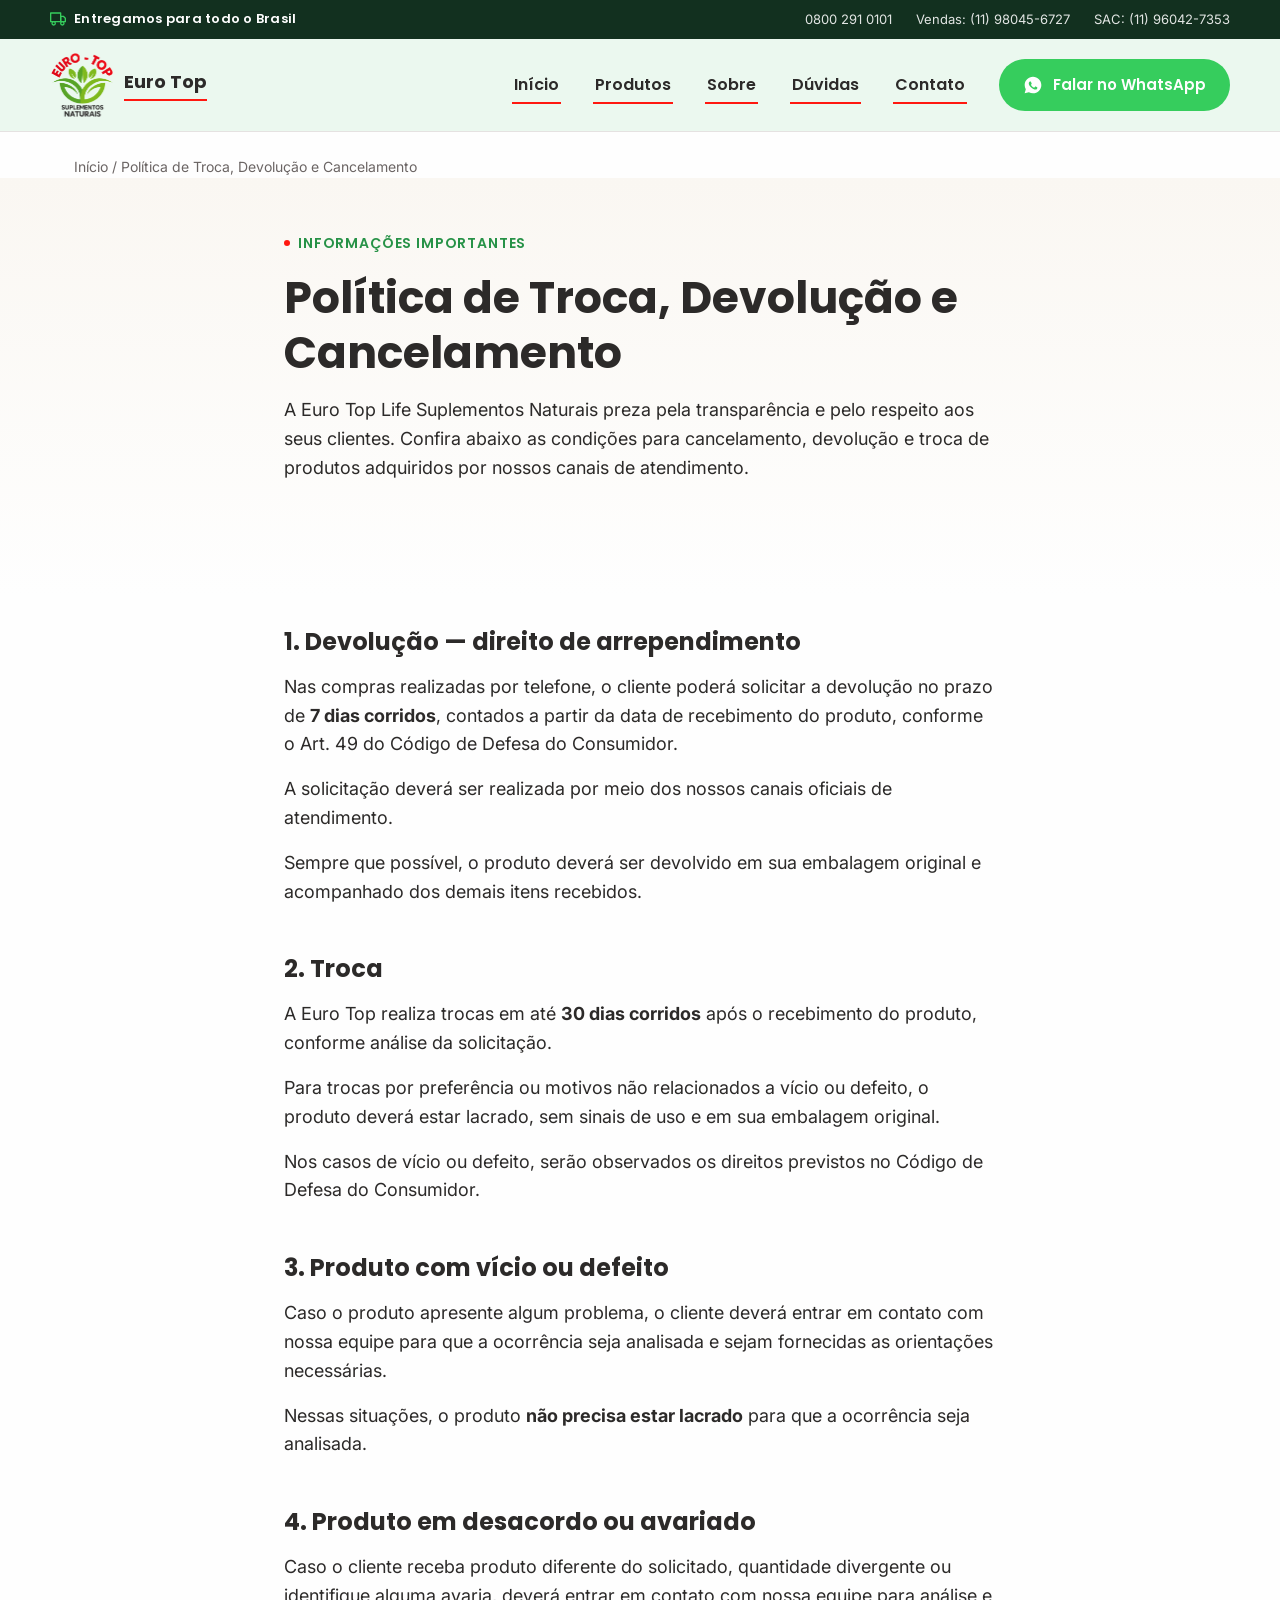
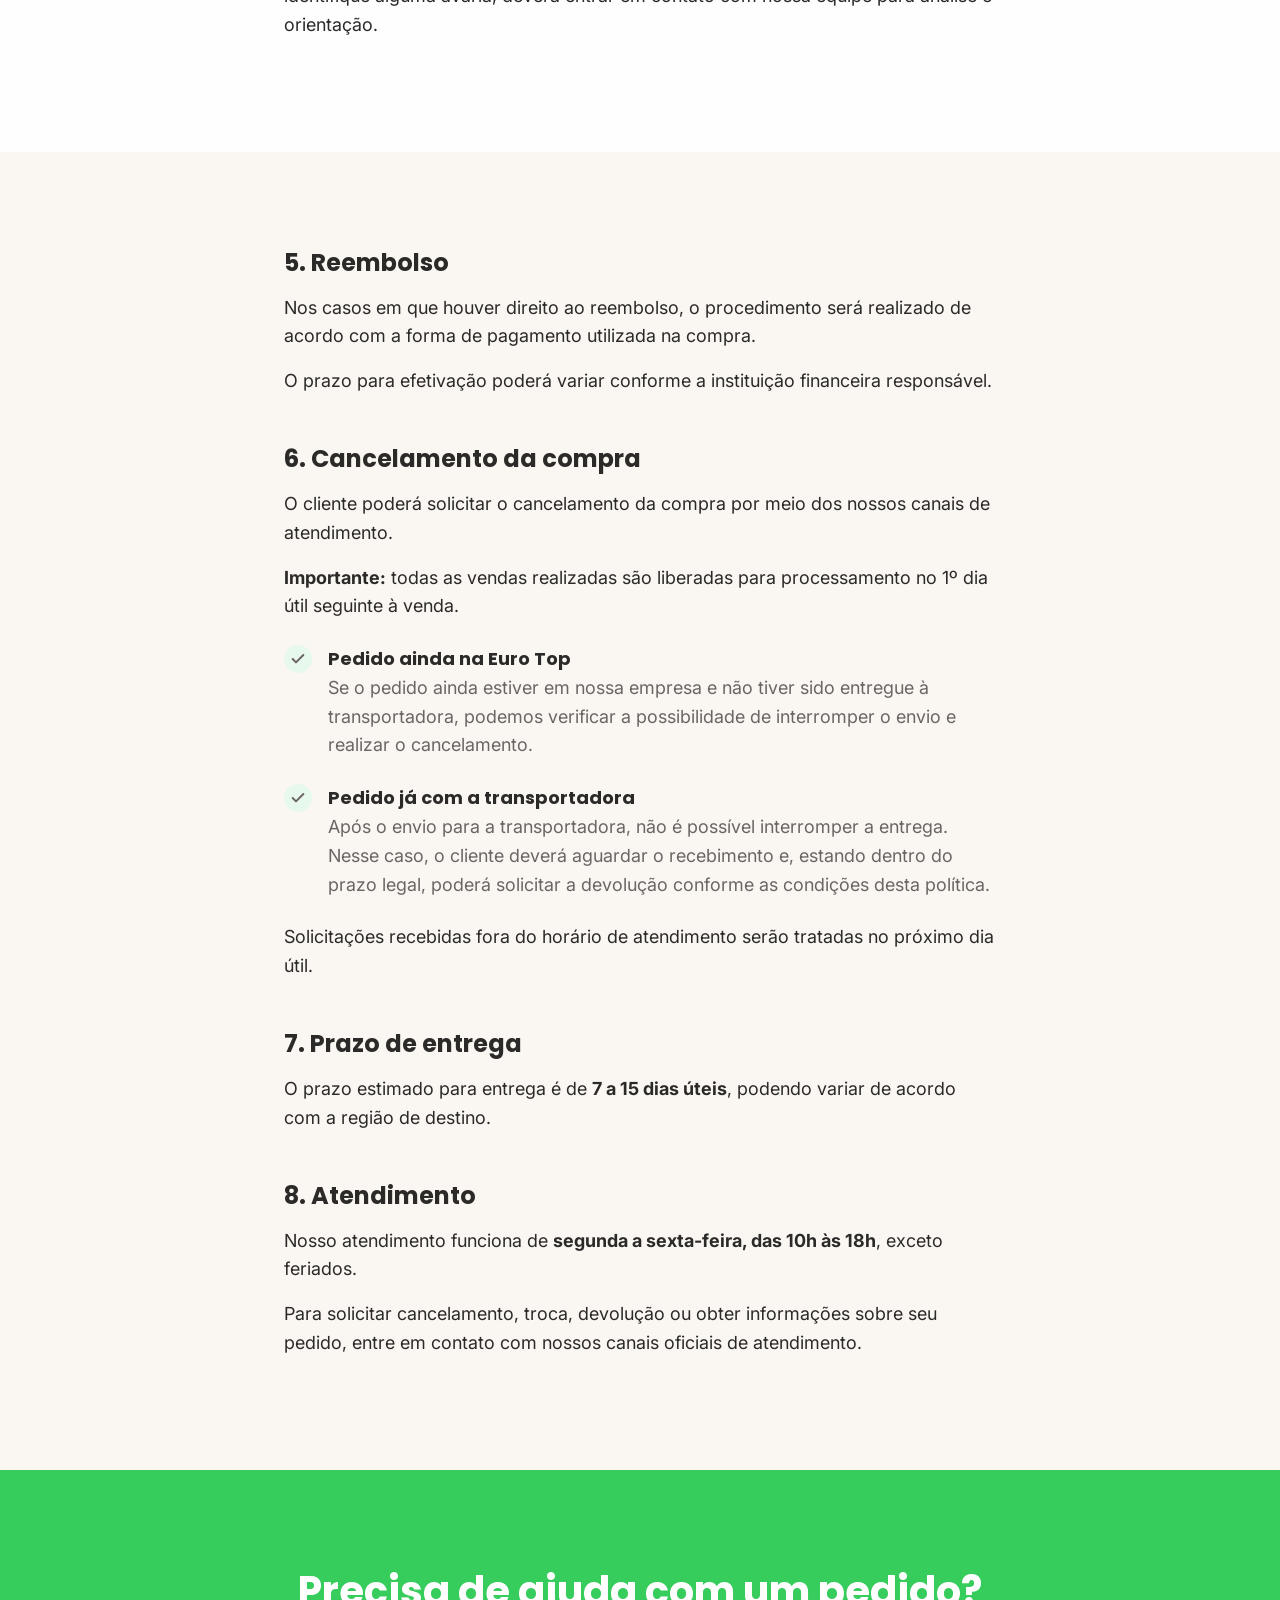
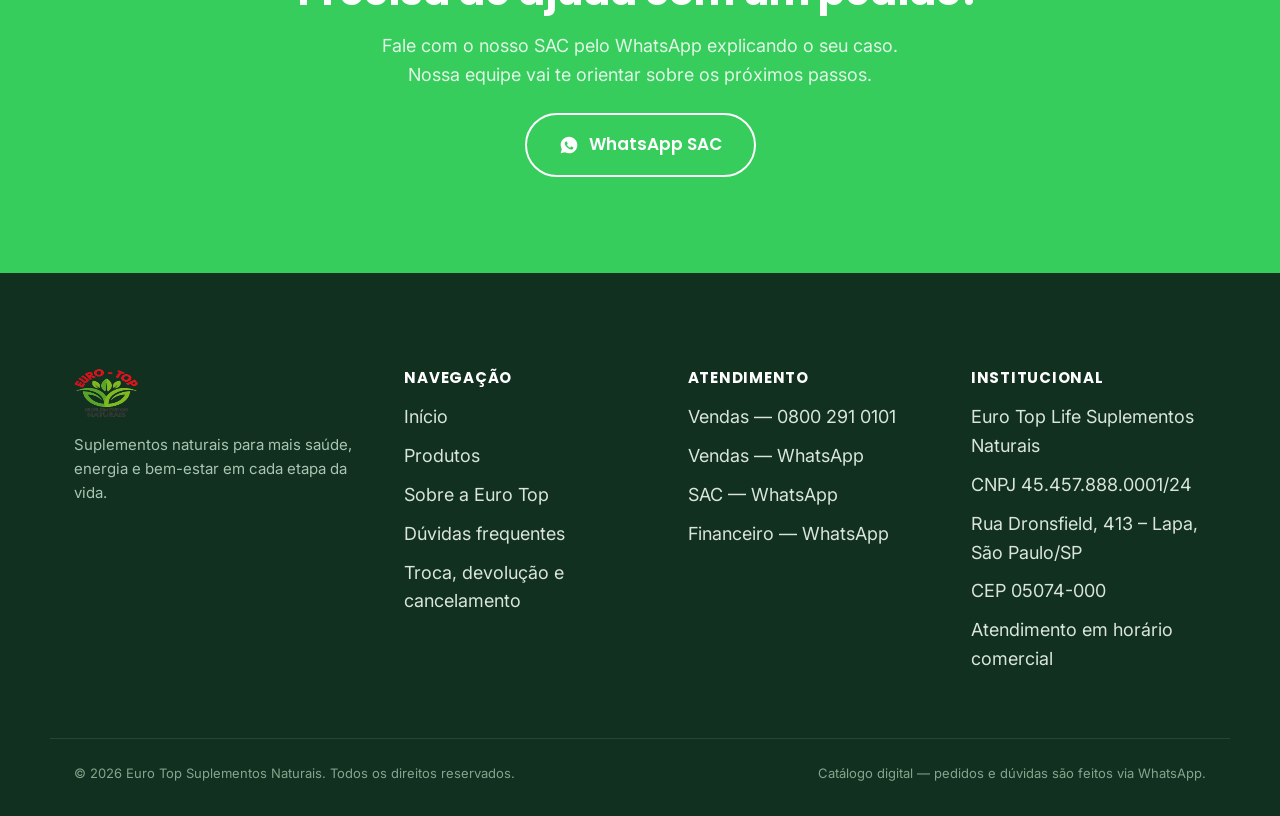
==== commit 3ec44c10: "Aumentar logo no desktop, corrigir tamanho da logo no mobile e forcar atualizacao de cache" ====
--- a/politica-de-troca-devolucao-cancelamento.html
+++ b/politica-de-troca-devolucao-cancelamento.html
@@ -10,7 +10,7 @@
 <link rel="preconnect" href="https://fonts.googleapis.com">
 <link rel="preconnect" href="https://fonts.gstatic.com" crossorigin>
 <link href="https://fonts.googleapis.com/css2?family=Inter:wght@400;500;600;700&family=Poppins:wght@500;600;700&display=swap" rel="stylesheet">
-<link rel="stylesheet" href="assets/css/style.css">
+<link rel="stylesheet" href="assets/css/style.css?v=20260927">
 </head>
 <body>
 
@@ -31,7 +31,7 @@
 <header class="site-header">
   <div class="container site-header__bar">
     <a href="index.html" class="brand">
-      <img src="assets/img/logo-euro-top-500.png" alt="Euro Top Suplementos Naturais">
+      <img src="assets/img/logo-euro-top-500.png" alt="Euro Top Suplementos Naturais" width="64" height="65">
       <span>Euro Top</span>
     </a>
     <nav class="main-nav">
@@ -140,7 +140,7 @@
 <footer class="site-footer">
   <div class="container footer-grid">
     <div class="footer-brand">
-      <img src="assets/img/logo-euro-top-500.png" alt="Euro Top Suplementos Naturais">
+      <img src="assets/img/logo-euro-top-500.png" alt="Euro Top Suplementos Naturais" width="64" height="65">
       <p>Suplementos naturais para mais saúde, energia e bem-estar em cada etapa da vida.</p>
     </div>
     <div class="footer-col">
@@ -183,6 +183,6 @@
   <svg viewBox="0 0 24 24" fill="currentColor" aria-hidden="true"><path d="M12 2C6.48 2 2 6.48 2 12c0 1.85.5 3.58 1.36 5.07L2 22l5.06-1.33A9.94 9.94 0 0012 22c5.52 0 10-4.48 10-10S17.52 2 12 2zm5.2 14.2c-.22.62-1.28 1.18-1.77 1.24-.45.06-1 .08-1.62-.1-.37-.11-.85-.27-1.46-.53-2.57-1.11-4.25-3.7-4.38-3.87-.13-.17-1.05-1.4-1.05-2.67 0-1.27.67-1.9.9-2.16.23-.26.5-.32.67-.32.17 0 .34 0 .48.01.16.01.36-.06.56.43.22.53.73 1.83.8 1.96.07.13.11.29.02.46-.09.17-.14.27-.27.42-.13.15-.28.33-.4.44-.13.13-.27.27-.12.53.15.26.67 1.1 1.44 1.78.99.88 1.82 1.16 2.08 1.29.26.13.41.11.56-.06.15-.17.65-.75.82-1.01.17-.26.34-.21.56-.13.22.08 1.44.68 1.68.8.24.12.4.18.46.28.06.1.06.6-.16 1.22z"/></svg>
 </a>
 
-<script src="assets/js/main.js"></script>
+<script src="assets/js/main.js?v=20260927"></script>
 </body>
 </html>
--- a/assets/css/style.css
+++ b/assets/css/style.css
@@ -349,9 +349,10 @@
 }
 
 .brand img {
-  height: 48px;
-  width: 48px;
+  height: 64px;
+  width: 64px;
   object-fit: contain;
+  flex-shrink: 0;
 }
 
 .main-nav {
@@ -1147,6 +1148,11 @@
     --space-8: 72px;
   }
 
+  .brand img {
+    height: 44px;
+    width: 44px;
+  }
+
   .main-nav__links,
   .main-nav .btn {
     display: none;
@@ -1198,12 +1204,11 @@
   }
 
   .top-bar__contacts {
-    justify-content: center;
-    gap: var(--space-2);
+    display: none;
   }
 
   .hero-carousel__slide {
-    aspect-ratio: 4 / 3;
+    aspect-ratio: 4 / 5;
   }
 
   .hero-carousel__arrow {
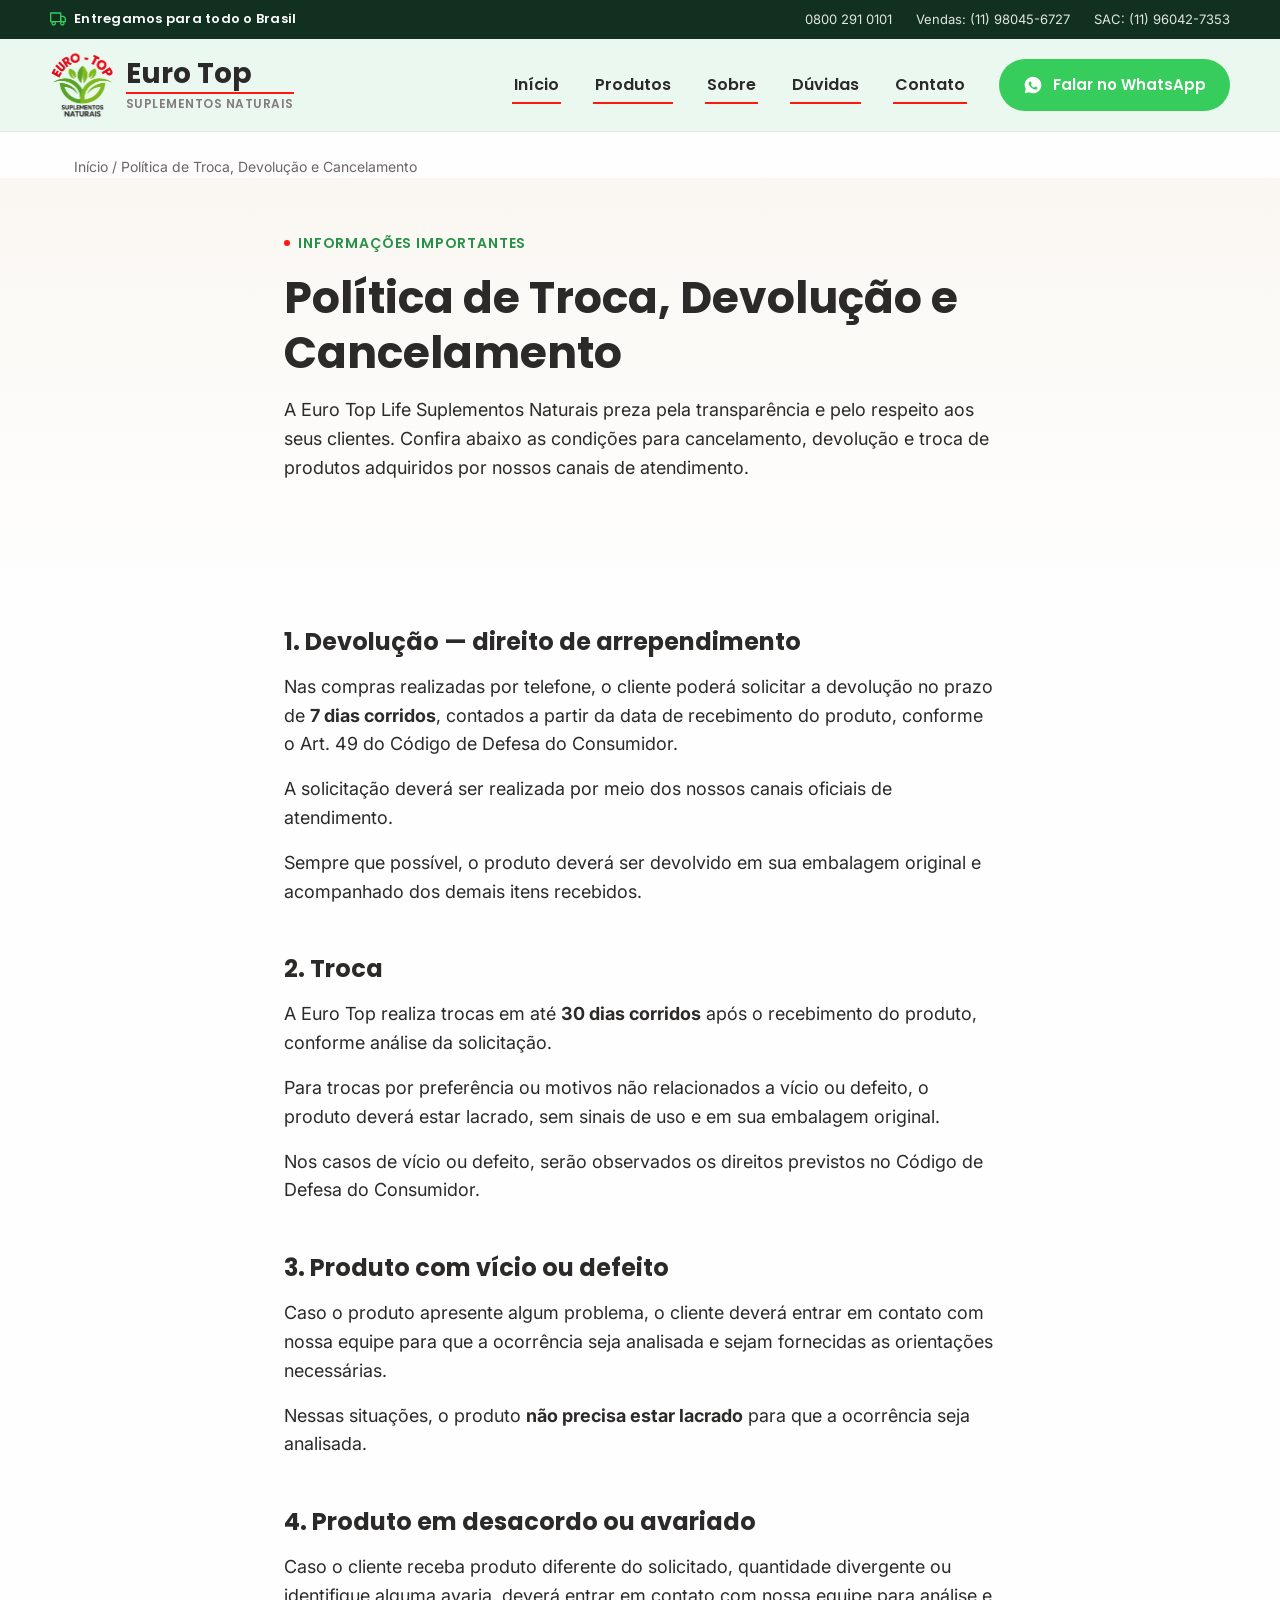
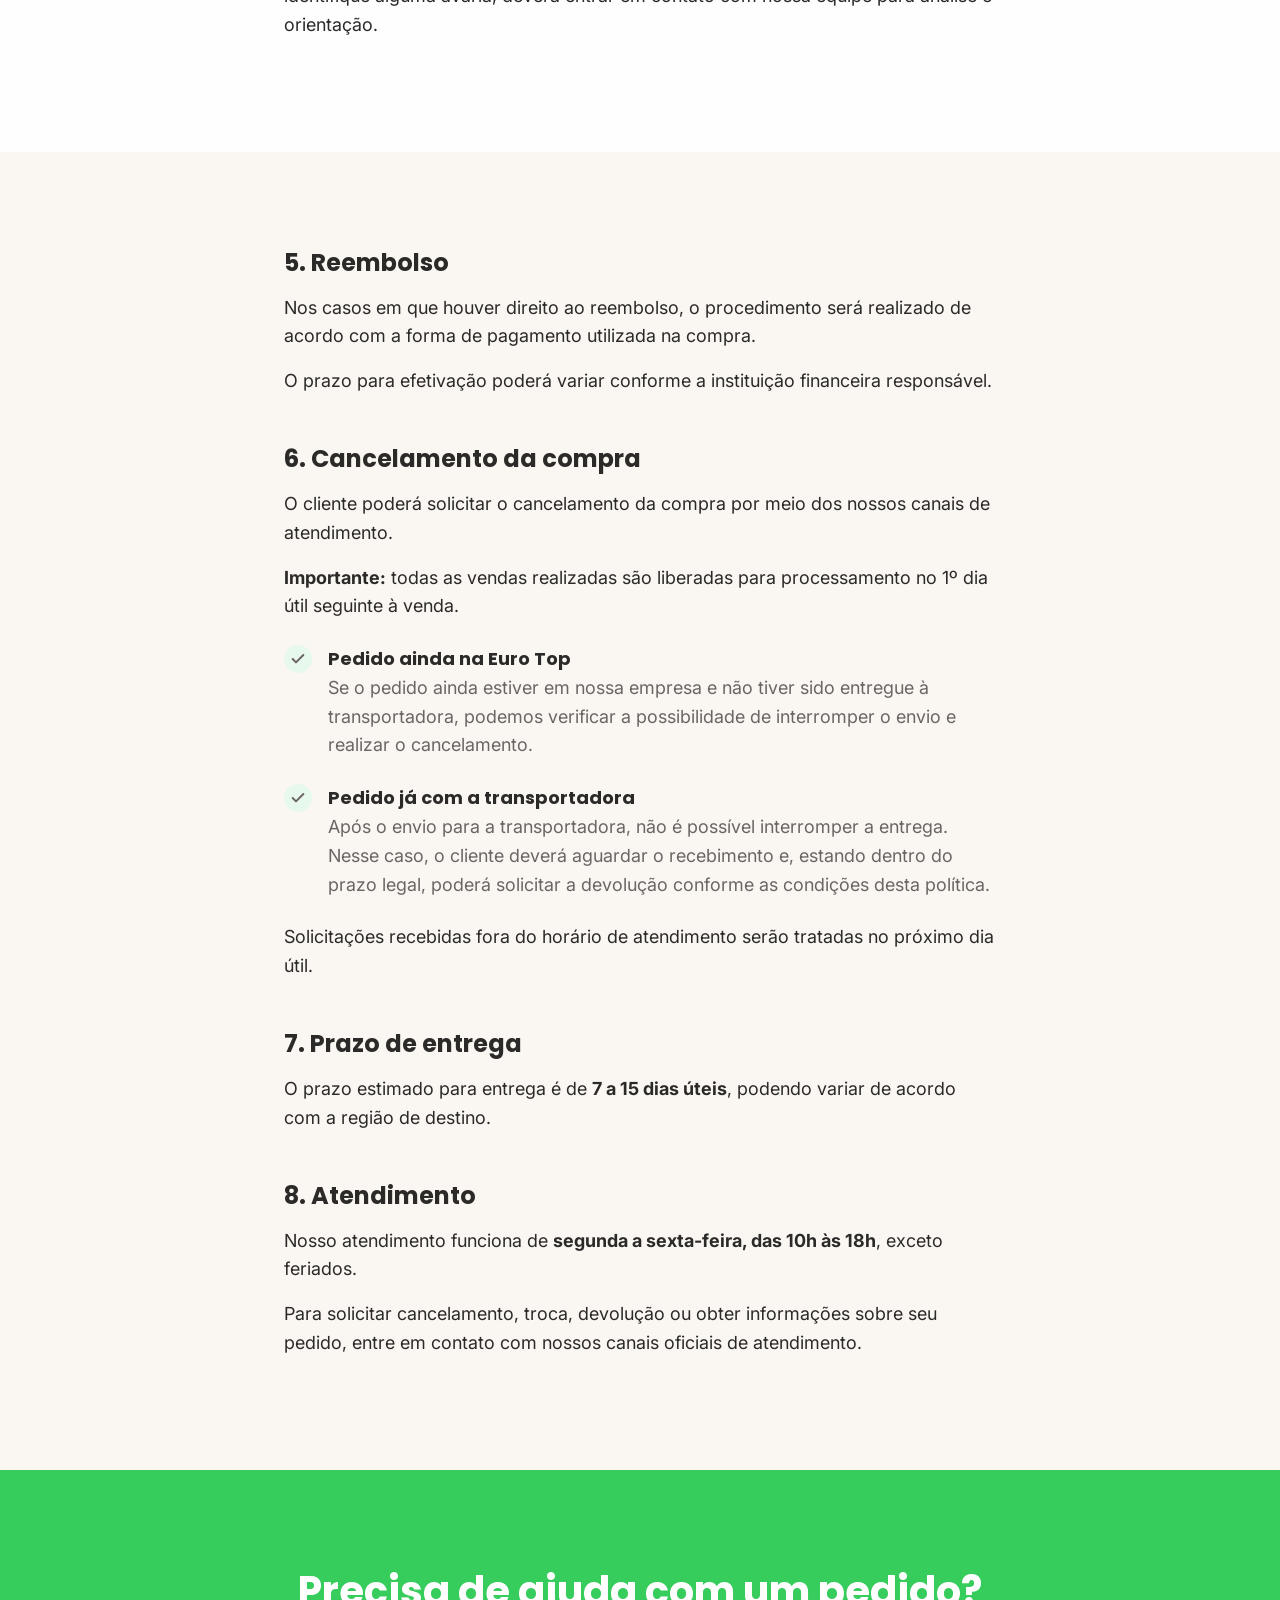
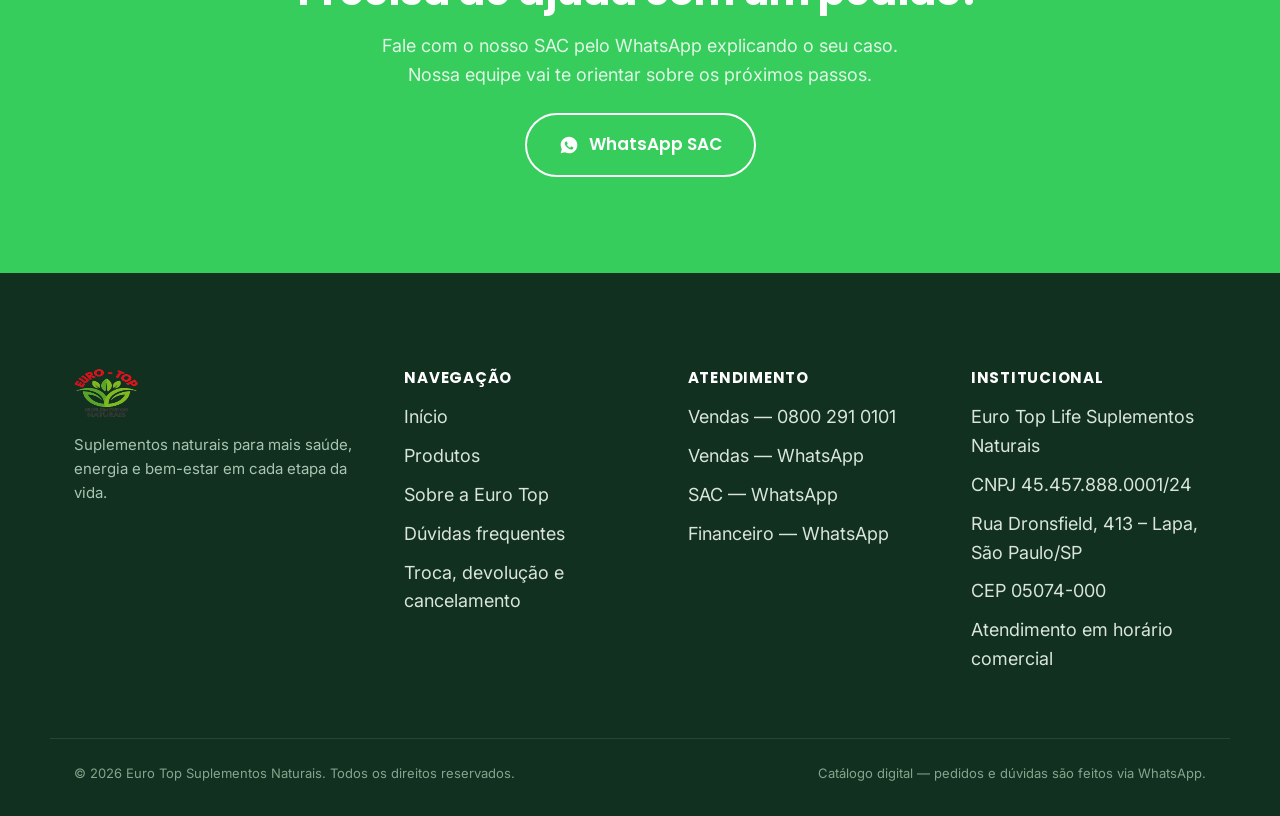
==== commit 606c6972: "Aumentar nome Euro Top no cabecalho e adicionar linha Suplementos Naturais" ====
--- a/politica-de-troca-devolucao-cancelamento.html
+++ b/politica-de-troca-devolucao-cancelamento.html
@@ -32,7 +32,10 @@
   <div class="container site-header__bar">
     <a href="index.html" class="brand">
       <img src="assets/img/logo-euro-top-500.png" alt="Euro Top Suplementos Naturais" width="64" height="65">
-      <span>Euro Top</span>
+      <span class="brand__text">
+        <span class="brand__name">Euro Top</span>
+        <span class="brand__tagline">Suplementos Naturais</span>
+      </span>
     </a>
     <nav class="main-nav">
       <ul class="main-nav__links">
--- a/assets/css/style.css
+++ b/assets/css/style.css
@@ -337,15 +337,30 @@
 .brand {
   display: flex;
   align-items: center;
-  gap: 10px;
+  gap: 12px;
   font-family: var(--font-heading);
+}
+
+.brand__text {
+  display: flex;
+  flex-direction: column;
+  line-height: 1.15;
+}
+
+.brand__name {
   font-weight: 700;
-  font-size: 18px;
-}
-
-.brand span {
+  font-size: 28px;
   border-bottom: 2px solid var(--color-accent);
   padding-bottom: 2px;
+}
+
+.brand__tagline {
+  font-weight: 600;
+  font-size: 12px;
+  letter-spacing: 0.04em;
+  text-transform: uppercase;
+  color: var(--color-gray);
+  margin-top: 3px;
 }
 
 .brand img {
@@ -1151,6 +1166,16 @@
   .brand img {
     height: 44px;
     width: 44px;
+    margin-left: 8px;
+  }
+
+  .brand__name {
+    font-size: 20px;
+  }
+
+  .brand__tagline {
+    font-size: 9px;
+    margin-top: 2px;
   }
 
   .main-nav__links,
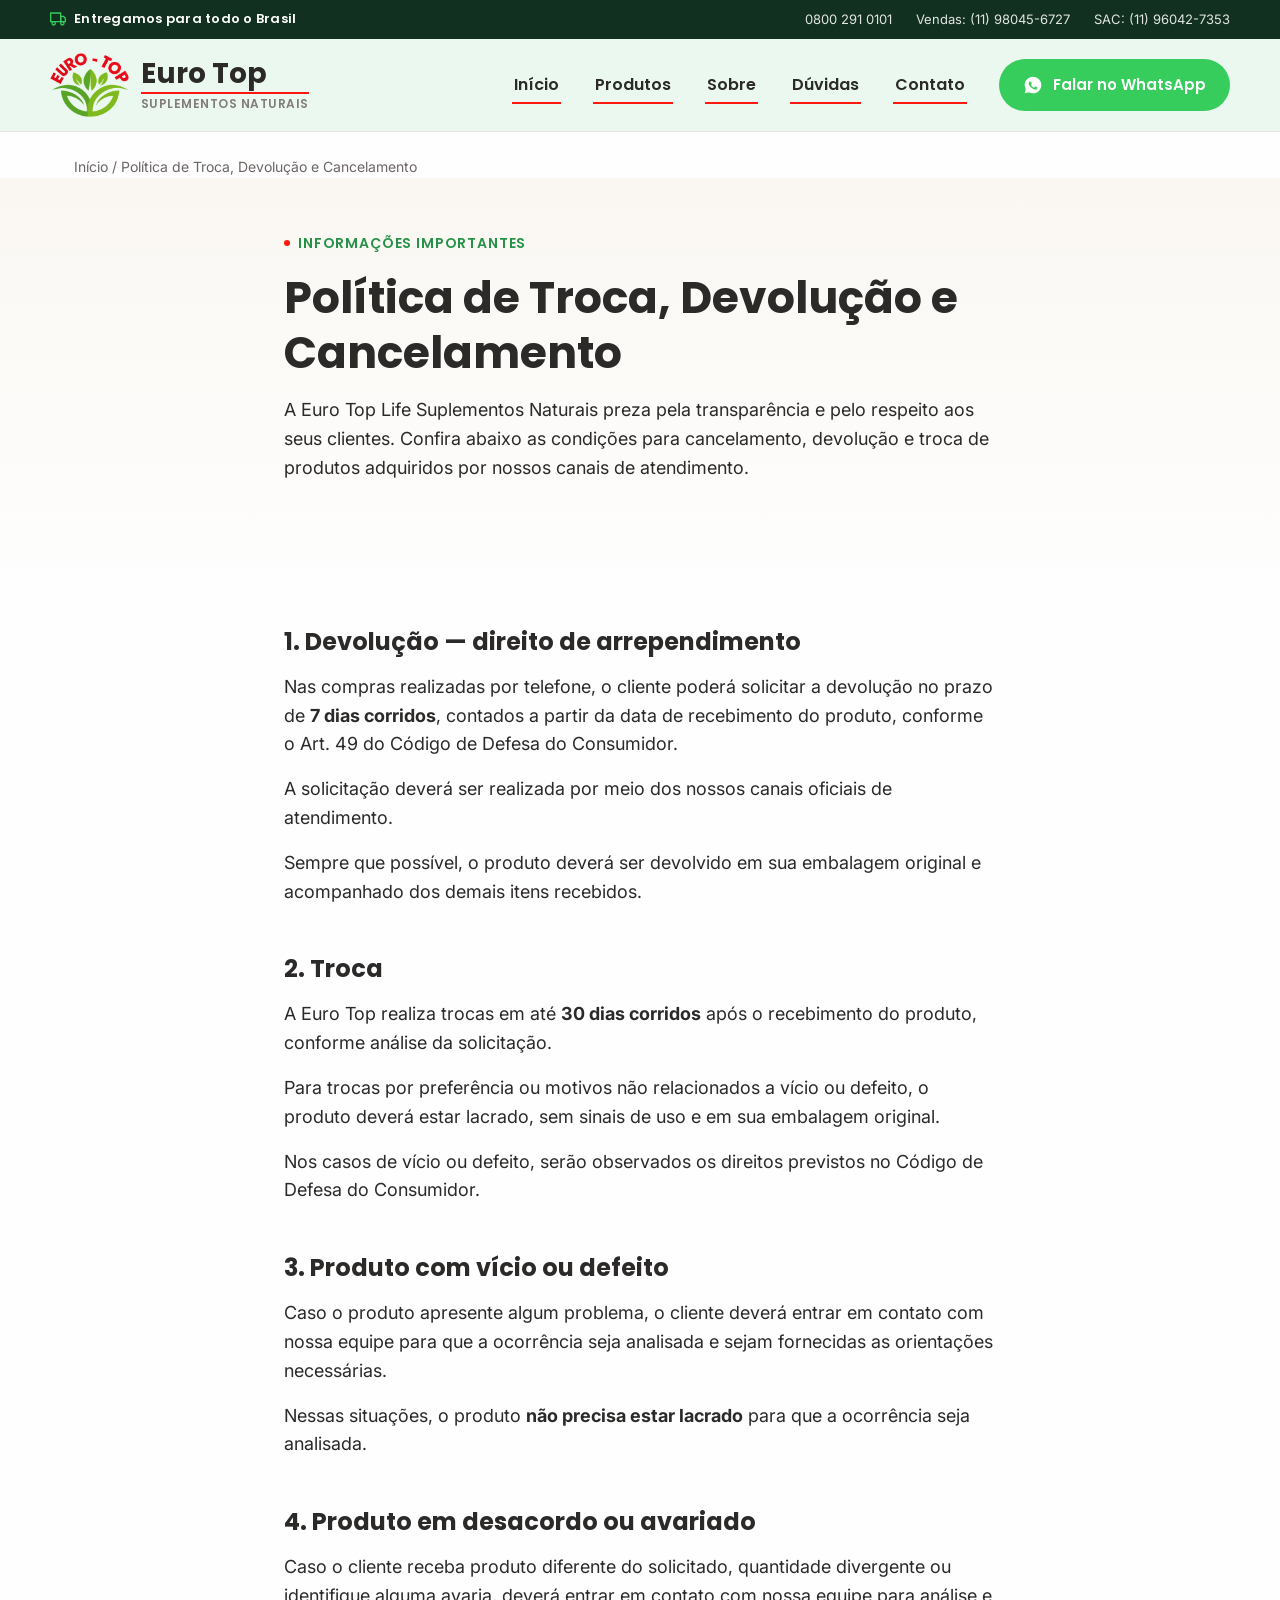
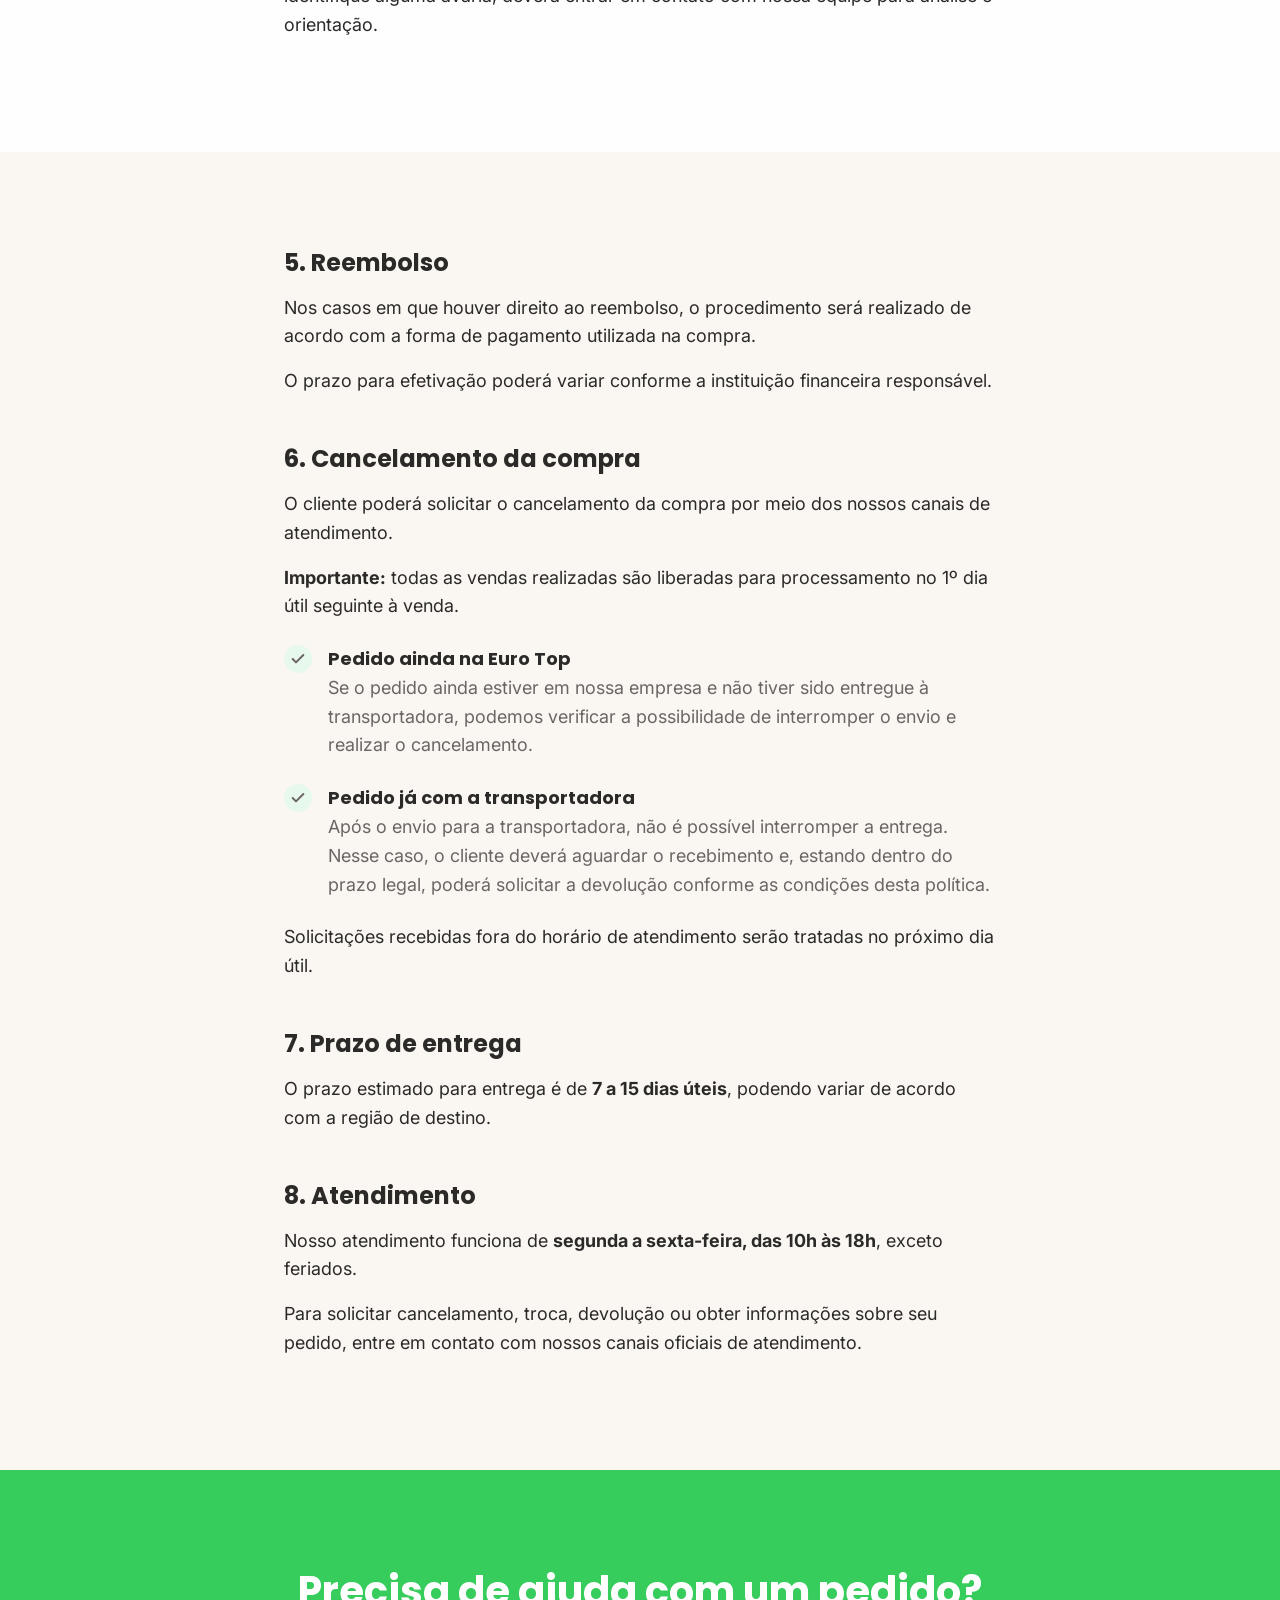
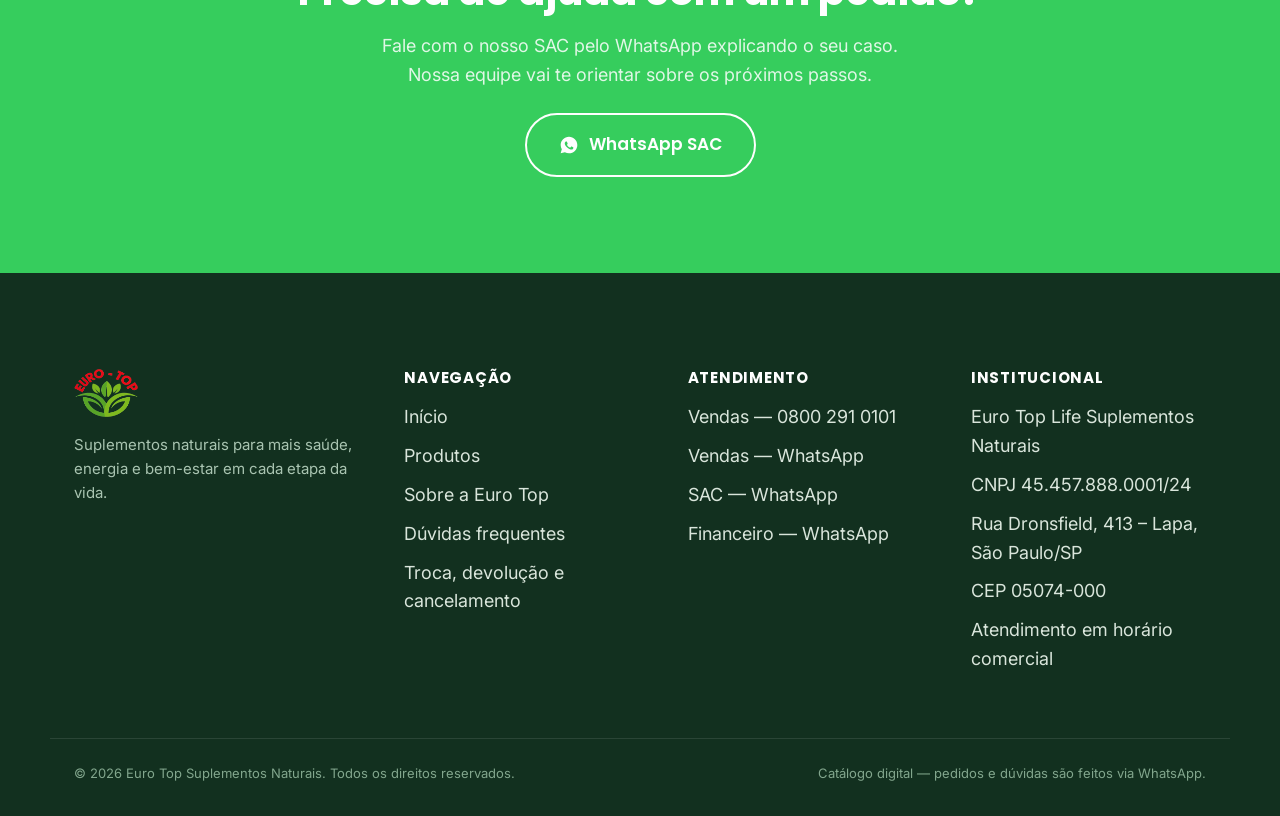
==== commit 03c0fa97: "Remover texto duplicado da logo e ampliar folha/EURO-TOP no cabecalho" ====
--- a/politica-de-troca-devolucao-cancelamento.html
+++ b/politica-de-troca-devolucao-cancelamento.html
@@ -31,7 +31,7 @@
 <header class="site-header">
   <div class="container site-header__bar">
     <a href="index.html" class="brand">
-      <img src="assets/img/logo-euro-top-500.png" alt="Euro Top Suplementos Naturais" width="64" height="65">
+      <img src="assets/img/logo-euro-top-500.png" alt="Euro Top Suplementos Naturais" width="64" height="52">
       <span class="brand__text">
         <span class="brand__name">Euro Top</span>
         <span class="brand__tagline">Suplementos Naturais</span>
@@ -143,7 +143,7 @@
 <footer class="site-footer">
   <div class="container footer-grid">
     <div class="footer-brand">
-      <img src="assets/img/logo-euro-top-500.png" alt="Euro Top Suplementos Naturais" width="64" height="65">
+      <img src="assets/img/logo-euro-top-500.png" alt="Euro Top Suplementos Naturais" width="64" height="52">
       <p>Suplementos naturais para mais saúde, energia e bem-estar em cada etapa da vida.</p>
     </div>
     <div class="footer-col">
--- a/assets/css/style.css
+++ b/assets/css/style.css
@@ -365,7 +365,7 @@
 
 .brand img {
   height: 64px;
-  width: 64px;
+  width: auto;
   object-fit: contain;
   flex-shrink: 0;
 }
@@ -1165,7 +1165,7 @@
 
   .brand img {
     height: 44px;
-    width: 44px;
+    width: auto;
     margin-left: 8px;
   }
 
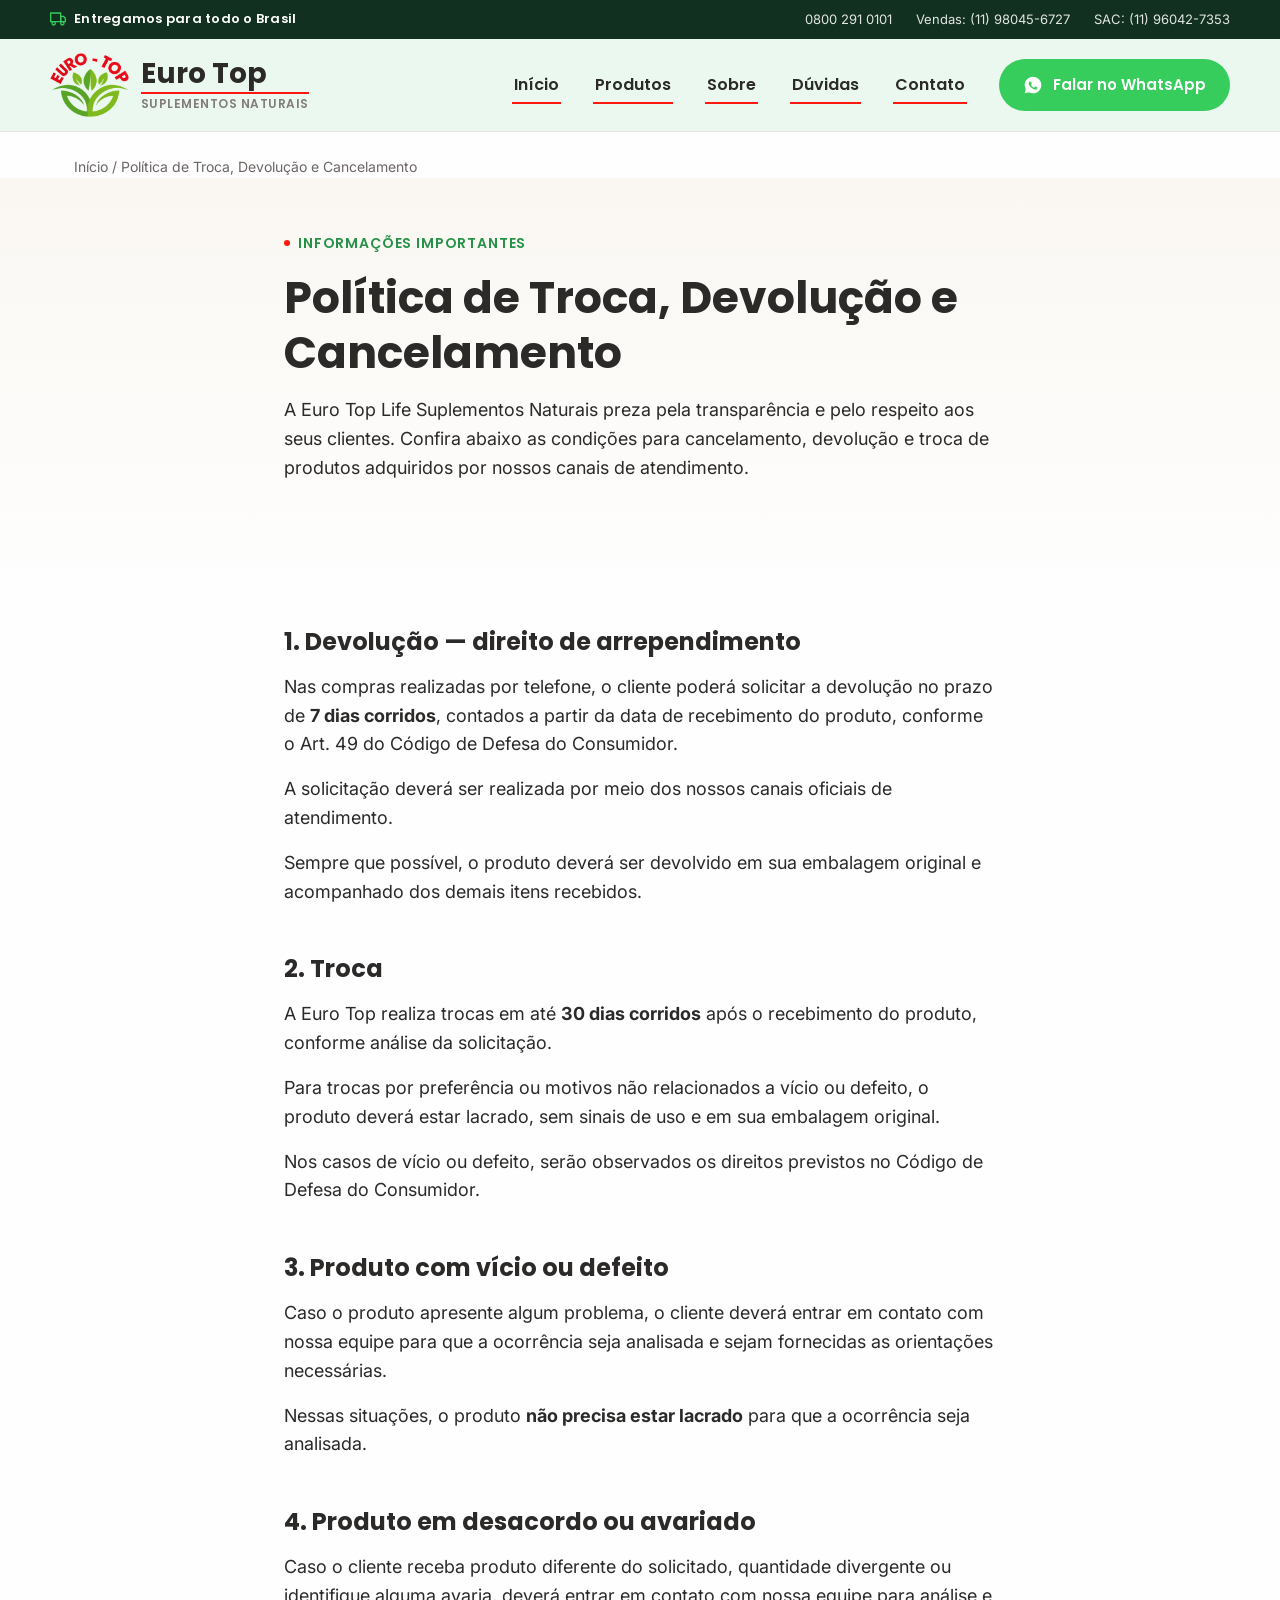
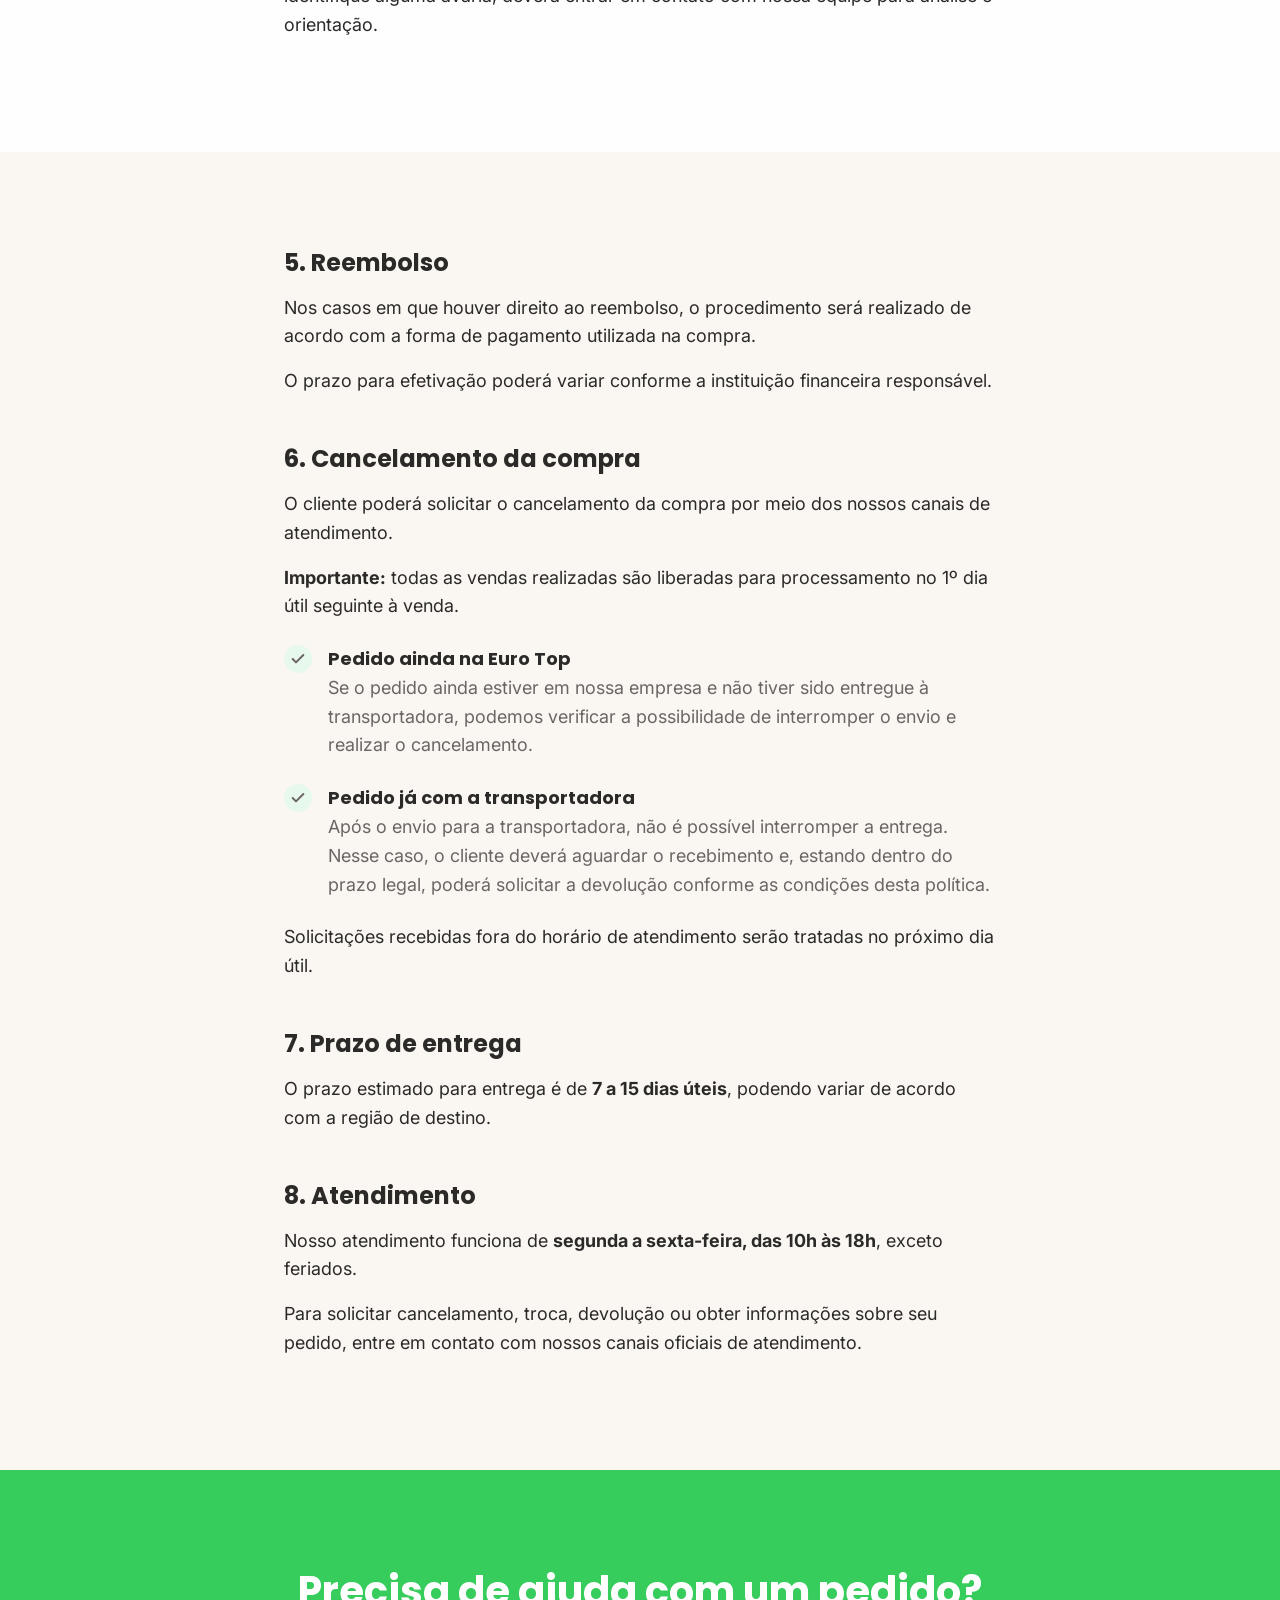
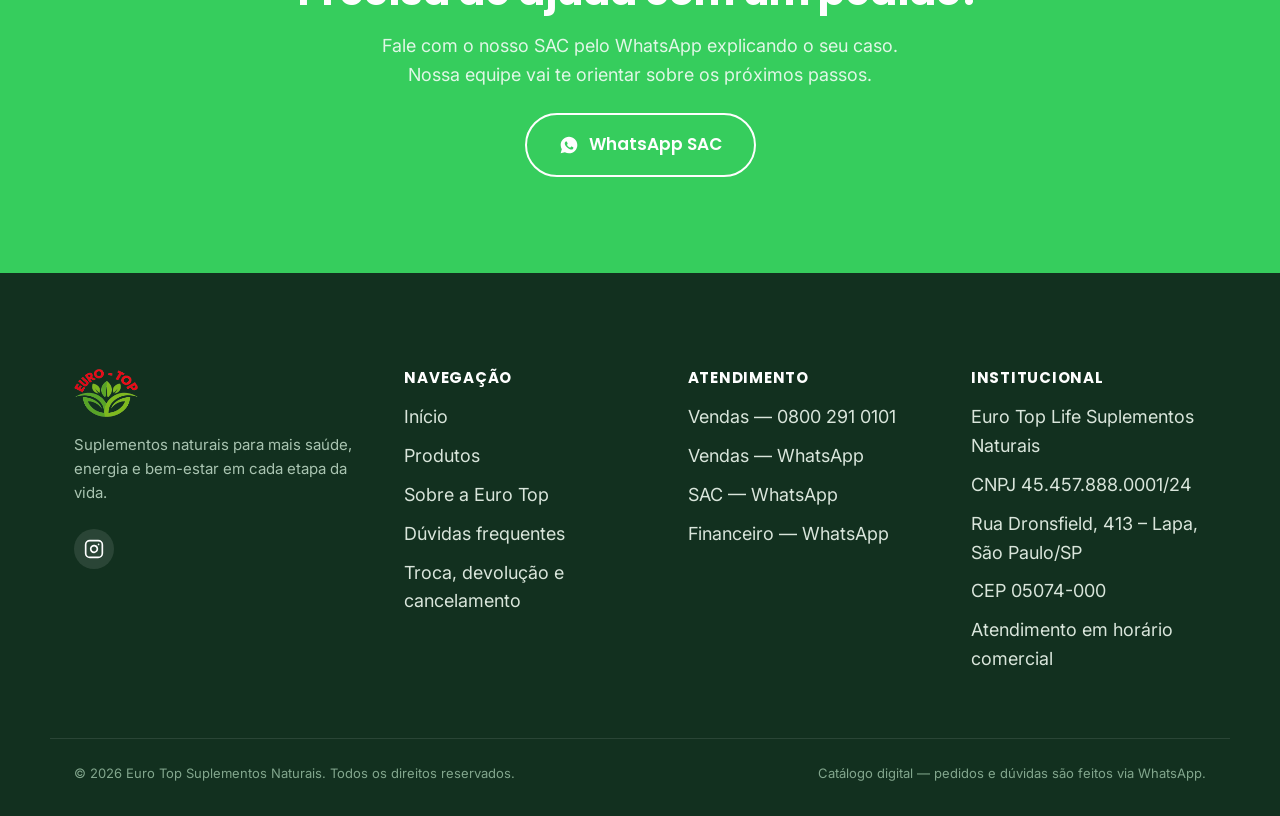
==== commit 1e972b3c: "Adicionar icone do Instagram no rodape" ====
--- a/politica-de-troca-devolucao-cancelamento.html
+++ b/politica-de-troca-devolucao-cancelamento.html
@@ -145,6 +145,11 @@
     <div class="footer-brand">
       <img src="assets/img/logo-euro-top-500.png" alt="Euro Top Suplementos Naturais" width="64" height="52">
       <p>Suplementos naturais para mais saúde, energia e bem-estar em cada etapa da vida.</p>
+      <div class="footer-social">
+        <a class="footer-social__link" href="https://www.instagram.com/eurotoplife/" target="_blank" rel="noopener" aria-label="Euro Top no Instagram">
+          <svg viewBox="0 0 24 24" fill="none" stroke="currentColor" stroke-width="2" stroke-linecap="round" stroke-linejoin="round"><rect x="2" y="2" width="20" height="20" rx="5"/><path d="M16 11.37A4 4 0 1 1 12.63 8 4 4 0 0 1 16 11.37z"/><line x1="17.5" y1="6.5" x2="17.51" y2="6.5"/></svg>
+        </a>
+      </div>
     </div>
     <div class="footer-col">
       <h4>Navegação</h4>
--- a/assets/css/style.css
+++ b/assets/css/style.css
@@ -1068,6 +1068,34 @@
   font-size: 15px;
 }
 
+.footer-social {
+  display: flex;
+  gap: 10px;
+  margin-top: var(--space-3);
+}
+
+.footer-social__link {
+  width: 40px;
+  height: 40px;
+  border-radius: 50%;
+  background: rgba(254, 254, 254, 0.1);
+  color: var(--color-white);
+  display: flex;
+  align-items: center;
+  justify-content: center;
+  transition: background 0.2s ease, color 0.2s ease;
+}
+
+.footer-social__link:hover {
+  background: var(--color-primary);
+  color: var(--color-white);
+}
+
+.footer-social__link svg {
+  width: 20px;
+  height: 20px;
+}
+
 .footer-col h4 {
   color: var(--color-white);
   font-size: 15px;
